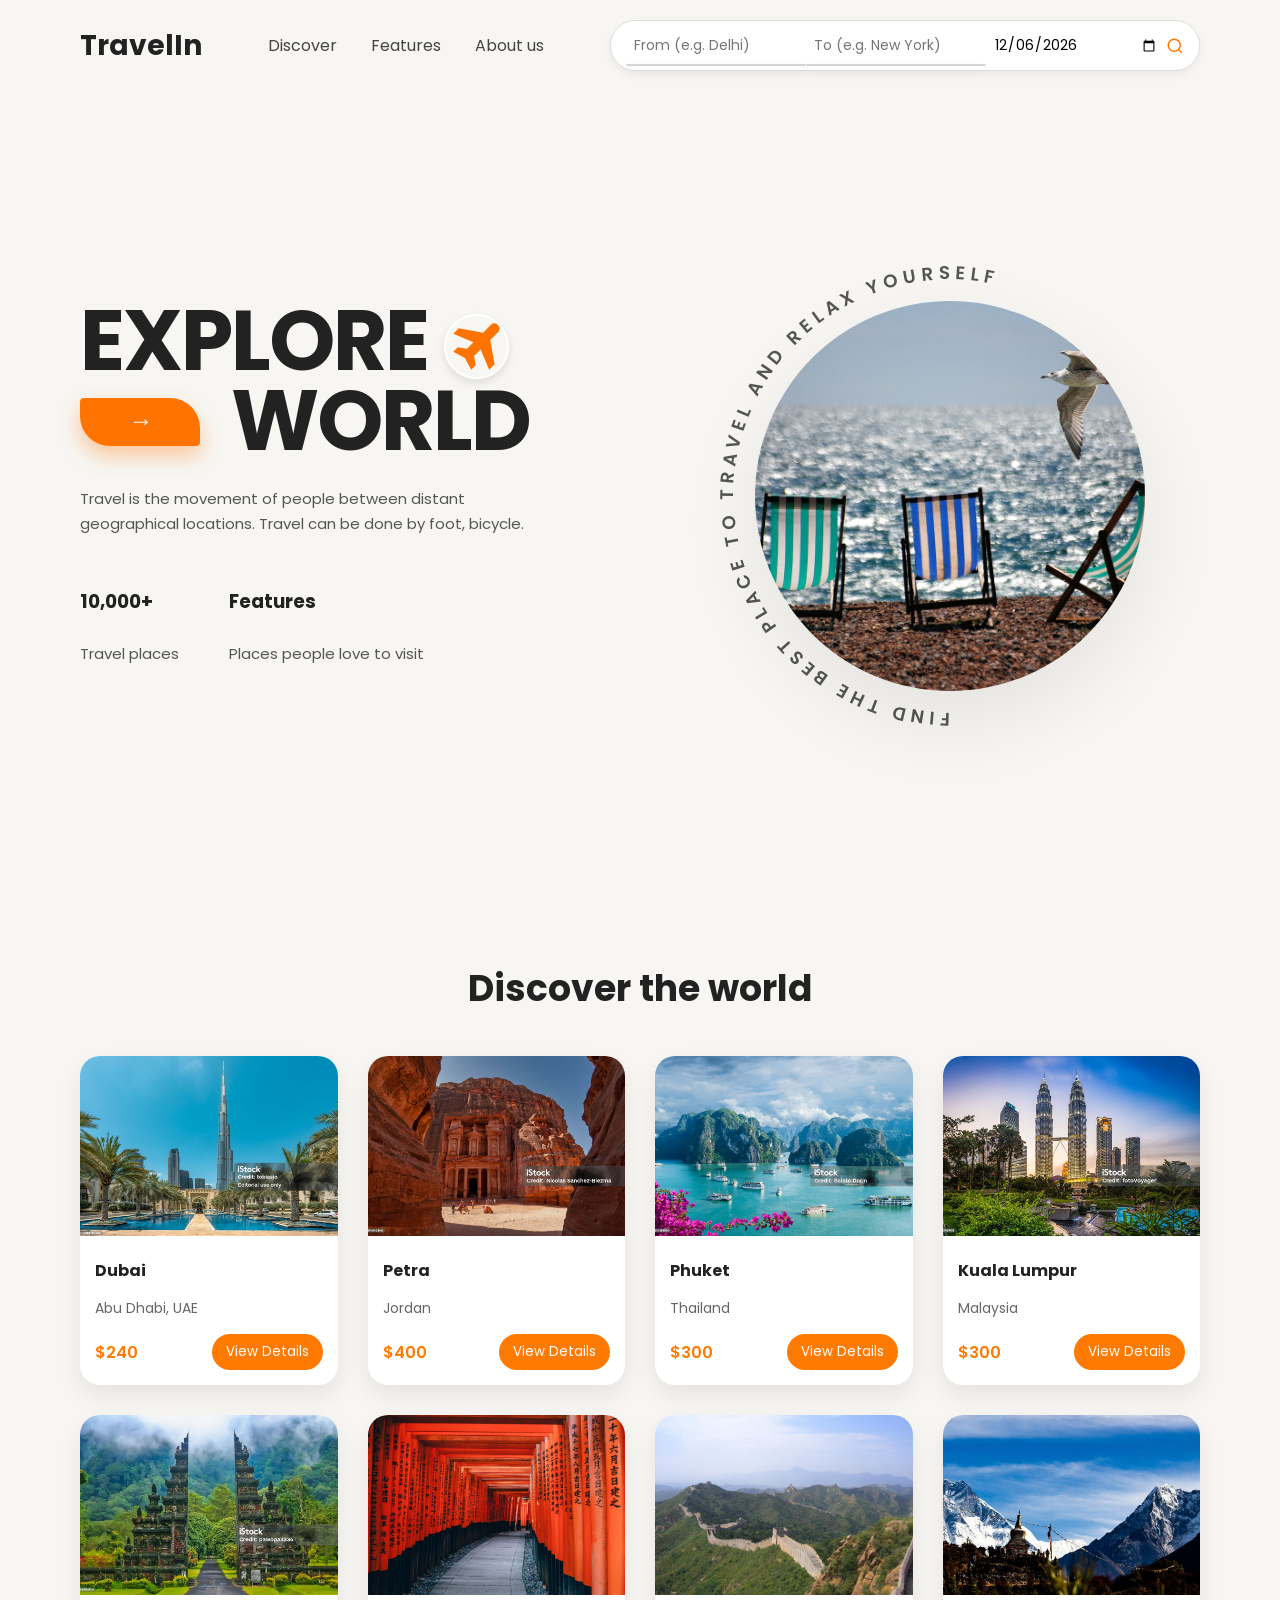
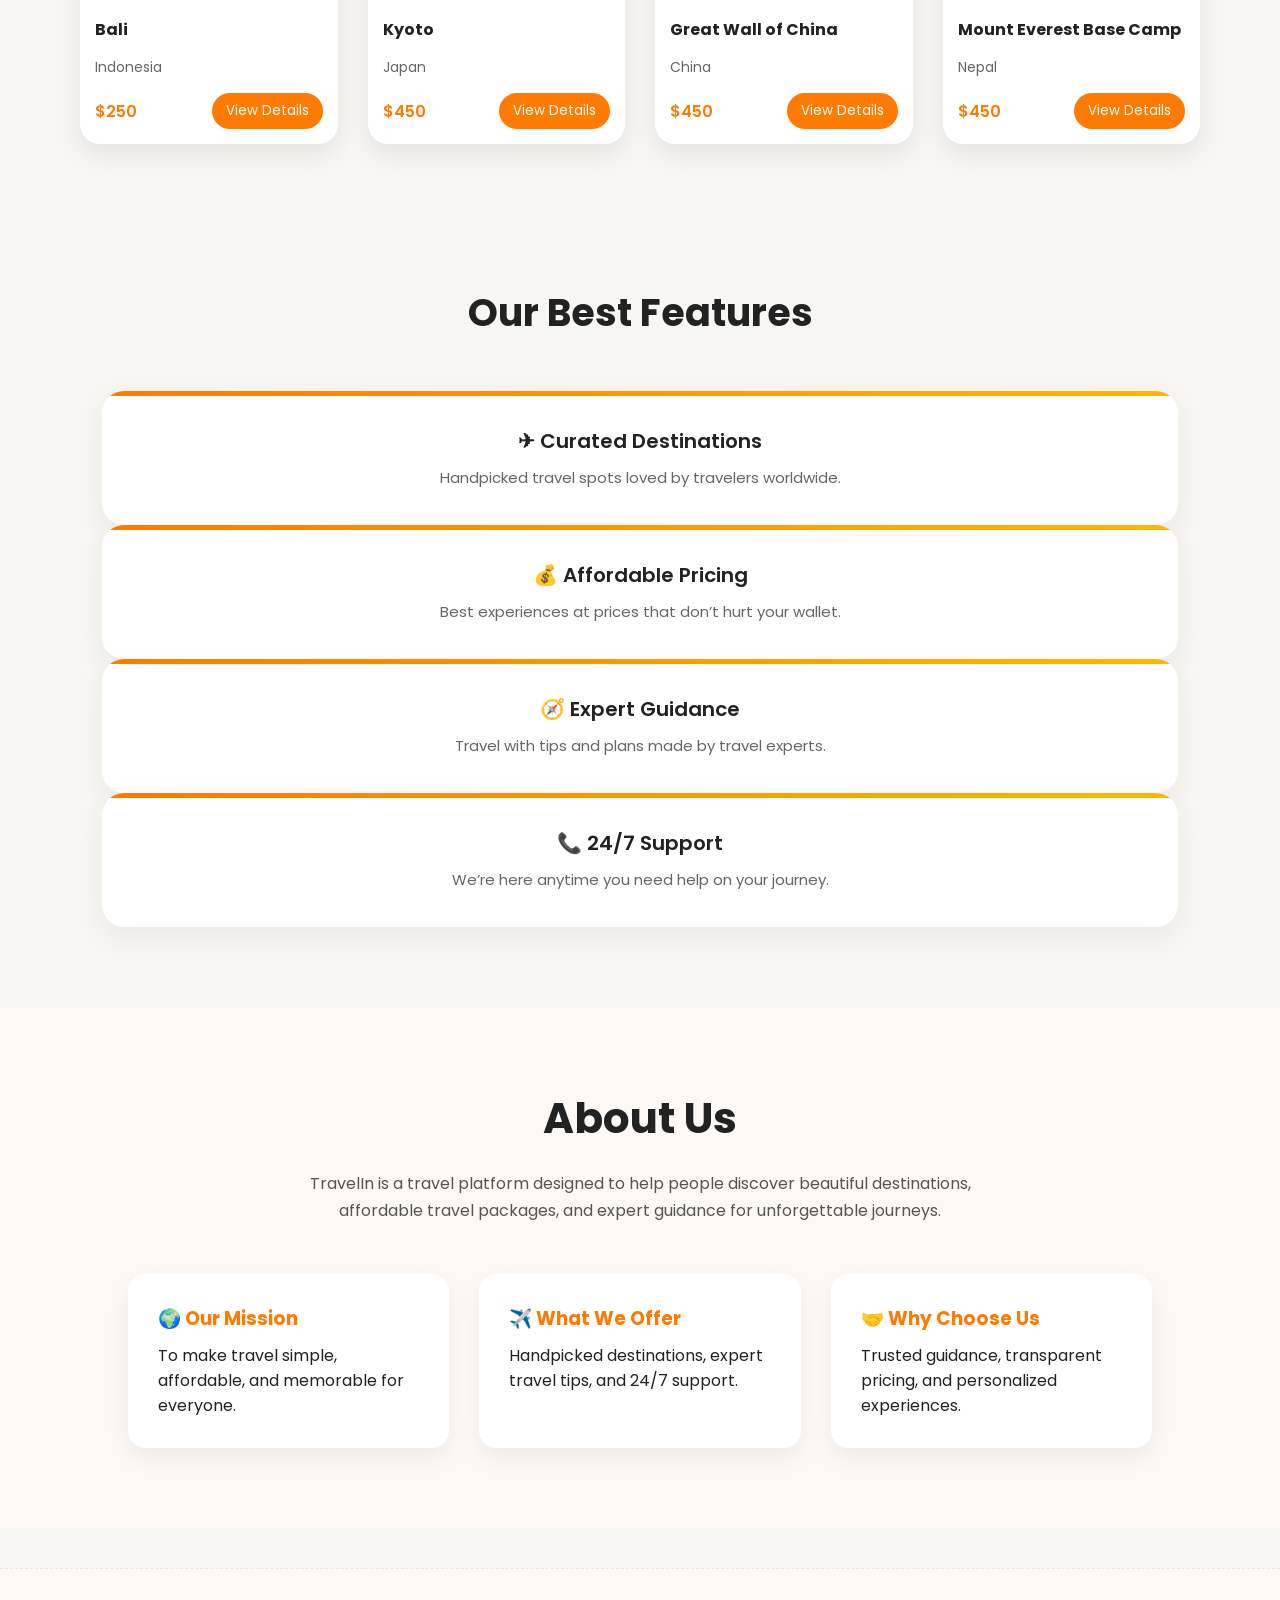
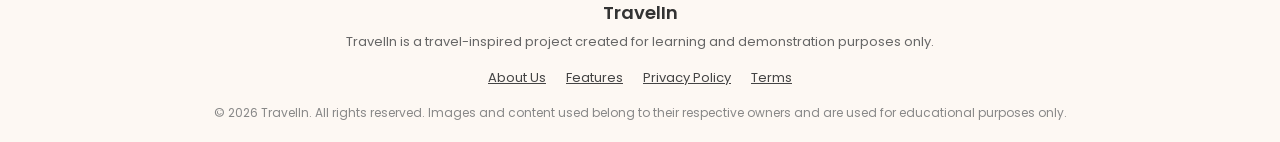
==== home.html @ 176348ec "Initial commit" ====
<!DOCTYPE html>
<html lang="en">

<head>
    <meta charset="UTF-8" />
    <meta name="viewport" content="width=device-width, initial-scale=1.0" />
    <title>TravelIn | Explore World</title>
    <link rel="icon" type="image/x-icon" href="traveliniconplane.svg">
    <link rel="stylesheet" href="home.css" />
    <link href="https://fonts.googleapis.com/css2?family=Poppins:wght@300;400;600;700&display=swap" rel="stylesheet">
</head>

<body>

    <!-- Navbar -->
    <header class="navbar">
        <div class="logo">TravelIn</div>
        <nav>
            <a href="#discover-section">Discover</a>
            <a href="#features">Features</a>
            <a href="#about-us">About us</a>
        </nav>
        <div class="search-container">
            <div class="input-wrapper">
                <input type="text" id="originInput" placeholder="From (e.g. Delhi)" class="search-input"
                    autocomplete="off">
                <div id="origin-results" class="autocomplete-items"></div>
            </div>

            <div class="input-wrapper">
                <input type="text" id="destInput" placeholder="To (e.g. New York)" class="search-input"
                    autocomplete="off">
                <div id="dest-results" class="autocomplete-items"></div>
            </div>

            <input type="date" id="dateInput" class="search-input">
            <!-- <button class="search-btn" onclick="handleSearch()">Search</button> -->

             <button class="search-btn" onclick="handleSearch()">
                <svg width="18" height="18" viewBox="0 0 24 24" fill="none" stroke="currentColor" stroke-width="2">
                    <circle cx="11" cy="11" r="8"></circle>
                    <line x1="21" y1="21" x2="16.65" y2="16.65"></line>
                </svg>
            </button>
        </div>
    </header>

    <!-- Hero Section -->

    <section class="hero">

        <!-- LEFT SIDE TEXT -->
        <div class="hero-text">
            <h1>
                EXPLORE
                <span class="inline-elements">
                    <img src="traveliniconplane.svg" class="mini-round" alt="img1">
                </span>
                <br>
                <span>
                    <a href="#discover-section" class="exact-shape-button">
                        <span class="arrow">&rarr;</span>
                    </a>
                    WORLD</span>
            </h1>

            <div class="text-line">
                <span class="decorated"></span>
                <p>
                    Travel is the movement of people between distant geographical locations.
                    Travel can be done by foot, bicycle.
                </p>
            </div>

            <div class="stats">
                <div>
                    <h3>10,000+</h3>
                    <p>Travel places</p>
                </div>
                <div>
                    <h3>Features</h3>
                    <p>Places people love to visit</p>
                </div>
            </div>
        </div>


        <div class="hero-circle">
            <div class="circle-clip">
                <div class="circle-container">

                    <svg viewBox="0 0 300 300" class="circle-svg">
                        <defs>
                            <path id="circlePath" d="
              M 150,150
              m -130,0
              a 130,130 0 1,1 260,0
              a 130,130 0 1, 1 -260 , 0
            " />
                        </defs>
                        <text>
                            <textPath href="#circlePath">
                                FIND THE BEST PLACE TO TRAVEL AND RELAX YOURSELF
                            </textPath>
                        </text>
                    </svg>

                    <div class="circle-image">
                        <img src="deckchairs-355596_1280.jpeg" alt="deckchairs">
                    </div>

                </div>
            </div>
        </div>

    </section>

    <!-- Discover Section -->
    <section class="discover" id="discover-section">
        <h2>Discover the world</h2>

        <div class="cards">
            <!-- Card 1 -->
            <div class="card">
                <img src="istockphoto-2168760082-1024x1024.jpeg">
                <h4>Dubai </h4>
                <p>Abu Dhabi, UAE </p>
                <div class="card-footer">
                    <span>$240</span>
                    <button>View Details</button>
                </div>
            </div>

            <!-- Card 2 -->
            <div class="card">
                <img src="petra jordan.jpeg">
                <h4>Petra</h4>
                <p>Jordan</p>
                <div class="card-footer">
                    <span>$400</span>
                    <button>View Details</button>
                </div>
            </div>

            <!-- Card 3 -->
            <div class="card">
                <img src="Vietnam.jpeg">
                <h4>Phuket</h4>
                <p>Thailand</p>
                <div class="card-footer">
                    <span>$300</span>
                    <button>View Details</button>
                </div>
            </div>

            <!-- Card 4 -->
            <div class="card">
                <img src="Malaysia.jpeg">
                <h4>Kuala Lumpur</h4>
                <p>Malaysia</p>
                <div class="card-footer">
                    <span>$300</span>
                    <button>View Details</button>
                </div>
            </div>

            <!-- Card 5 -->
            <div class="card">
                <img src="indonesia.jpeg">
                <h4>Bali</h4>
                <p>Indonesia</p>
                <div class="card-footer">
                    <span>$250</span>
                    <button>View Details</button>
                </div>
            </div>

            <!-- Card 6 -->
            <div class="card">
                <img src="japan.jpeg">
                <h4>Kyoto</h4>
                <p>Japan</p>
                <div class="card-footer">
                    <span>$450</span>
                    <button>View Details</button>
                </div>
            </div>

            <!-- Card 7 -->
            <div class="card">
                <img src="great-wall-of-china-814143_1280.jpeg">
                <h4>Great Wall of China</h4>
                <p>China</p>
                <div class="card-footer">
                    <span>$450</span>
                    <button>View Details</button>
                </div>
            </div>

            <!-- Card 6 -->
            <div class="card">
                <img src="mount-everest-6395758_1280.jpeg">
                <h4>Mount Everest Base Camp</h4>
                <p>Nepal</p>
                <div class="card-footer">
                    <span>$450</span>
                    <button>View Details</button>
                </div>
            </div>
    </section>

    <section>

        <section class="features" id="features">
            <center>
                <h2>Our Best Features</h2>
            </center>

            <div class="features-grid">
                <div class="feature-card">
                    <h3>✈ Curated Destinations</h3>
                    <p>Handpicked travel spots loved by travelers worldwide.</p>
                </div>

                <div class="feature-card">
                    <h3>💰 Affordable Pricing</h3>
                    <p>Best experiences at prices that don’t hurt your wallet.</p>
                </div>

                <div class="feature-card">
                    <h3>🧭 Expert Guidance</h3>
                    <p>Travel with tips and plans made by travel experts.</p>
                </div>

                <div class="feature-card">
                    <h3>📞 24/7 Support</h3>
                    <p>We’re here anytime you need help on your journey.</p>
                </div>
            </div>
        </section>

        <!-- About Section -->
        <section class="about" id="about-us">
            <h1>About Us</h1>

            <p class="about-text">
                TravelIn is a travel platform designed to help people discover
                beautiful destinations, affordable travel packages, and expert guidance
                for unforgettable journeys.
            </p>

            <div class="about-cards">
                <div class="about-card">
                    <h3>🌍 Our Mission</h3>
                    <p>
                        To make travel simple, affordable, and memorable for everyone.
                    </p>
                </div>

                <div class="about-card">
                    <h3>✈️ What We Offer</h3>
                    <p>
                        Handpicked destinations, expert travel tips, and 24/7 support.
                    </p>
                </div>

                <div class="about-card">
                    <h3>🤝 Why Choose Us</h3>
                    <p>
                        Trusted guidance, transparent pricing, and personalized experiences.
                    </p>
                </div>
            </div>
        </section>

        <footer class="footer">
            <div class="footer-content">
                <h3>TravelIn</h3>

                <p class="footer-desc">
                    TravelIn is a travel-inspired project created for learning and
                    demonstration purposes only.
                </p>

                <div class="footer-links">
                    <a href="#about-us">About Us</a>
                    <a href="#features">Features</a>
                    <a href="#">Privacy Policy</a>
                    <a href="#">Terms</a>
                </div>

                <p class="footer-disclaimer">
                    © 2026 TravelIn. All rights reserved.
                    Images and content used belong to their respective owners and are used for
                    educational purposes only.
                </p>
            </div>
        </footer>
    </section>
    <script src="search.js"></script>
</body>

</html>
---- home.css ----
html {
  scroll-behavior: smooth;
}*
 {
  margin: 0;
  padding: 0;
  box-sizing: border-box;
  font-family: 'Poppins', sans-serif;
}

body {
  background: #f8f6f2;
  color: #222;
  /* Hide horizontal scrollbar */
    overflow-x: hidden;
}


/* ================= NAVBAR ================= */

.navbar {
  display: flex;
  justify-content: space-between;
  align-items: center;
  padding: 20px 80px;
}

.navbar nav a {
  margin: 0 15px;
  text-decoration: none;
  color: #444;
}

.logo {
  font-weight: 700;
  font-size: 28px;
}

.btn {
  padding: 10px 20px;
  border-radius: 25px;
  border: none;
  background: #111;
  color: #fff;
  cursor: pointer;
}
.search-container {
  display: flex;
  align-items: center;
  background: #fff;
  border: 1px solid #ddd;
  border-radius: 25px;
  padding: 5px 15px;
  box-shadow: 0 4px 10px rgba(0,0,0,0.05);
}

.search-input {
  border: none;
  outline: none;
  padding: 8px;
  font-size: 14px;
  width: 180px; /* Adjust width as needed */
  background: transparent;
}

.search-btn {
  background: none;
  border: none;
  cursor: pointer;
  color: #ff7a00; /* Matching your theme orange */
  display: flex;
  align-items: center;
  transition: transform 0.2s;
}

.search-btn:hover {
  transform: scale(1.1);
}

.input-wrapper {
    position: relative;
    display: inline-block;
}

.autocomplete-items {
    position: absolute;
    border: 1px solid #d4d4d4;
    background: #fff;
    z-index: 9999 !important; /* Forces it to stay on top of everything */
    top: 100%;
    left: 0;
    right: 0;
    border-radius: 8px;
    max-height: 200px;
    overflow-y: auto;
    box-shadow: 0 4px 12px rgba(0,0,0,0.1);
}

.autocomplete-items div {
    padding: 10px;
    cursor: pointer;
    border-bottom: 1px solid #f1f1f1;
}

.autocomplete-items div:hover {
    background-color: #fdfaf7;
    color: #FF7F00;
}

/* Container for the image and button inside the H1 */
.inline-elements {
  display: inline-flex;
  align-items: center;
  gap: 10px; /* Space between the round image and the orange button */
  vertical-align: middle;
}

/* The Orange Pill Button */
 .exact-shape-button {
  display: inline-flex;
  align-items: center;
  justify-content: center;
  
  /* Size and Color */
  width: 90px;
  height: 46px;
  background-color: #FF7300;
  text-decoration: none;
  border: none;

  /* STRETCHED DIMENSIONS */
  width: 120px;       /* Increased from 90px to 120px for the stretch */
  height: 48px;      /* Slightly taller to match the bold font */
  background-color: #FF7300;
  text-decoration: none;

  /* THE ALIGNMENT FIX */
  vertical-align: middle; 
  position: relative;
  top: -4px; /* Adjust this value (e.g., -2px to -6px) to nudge it up perfectly */
  margin-right: 15px;
  
  /* THE EXACT LEAF SHAPE */
  /* Format: top-left | top-right | bottom-right | bottom-left */
  border-radius: 4px 30px 4px 30px; 

  /* The Shadow/Glow */
  box-shadow: 0px 10px 20px rgba(255, 115, 0, 0.35);
  
  transition: all 0.2s ease;
}

.exact-shape-button:hover {
  transform: translateY(-2px);
  box-shadow: 0px 12px 25px rgba(255, 115, 0, 0.5);
}

.exact-shape-button .arrow {
  color: white;
  font-size: 24px;
  /* Visual nudge to center the arrow in this specific shape */
  transform: translateY(-1px);
}

/* Layout Fix for Paragraph and Shapes */


/* ================= HERO SECTION ================= */

.hero {
  display: flex;
  justify-content: space-between;
  align-items: center;
  padding: 60px 80px;
  min-height: 90vh;
  background: #f7f6f2;
}

/* LEFT TEXT */
.hero-text {
  width: 45%;
}

.hero-text h1 {
  font-size: 84px;
  line-height: 0.95;
  font-weight: 700;
  letter-spacing: -2px;
}

.hero-text span {
  font-weight: 700;
}

.hero-text p {
  margin: 25px 0;
  max-width: 450px;
  font-size: 15px;
  line-height: 1.7;
  color: #555;
}

.stats {
  display: flex;
  gap: 50px;
  margin-top: 50px;
}


/* Container jo images ko text ke sath ek hi line mein rakhega */
.inline-images {
  display: inline-flex;
  align-items: center;
  gap: 10px;
  vertical-align: middle; /* Isse text aur images ka center match hoga */
  margin-left: 15px;
}

/* Choti round image ke liye */
.mini-round{
  width: 65px;
  height: 65px;
  border-radius: 50%;
  object-fit: cover;
  border: 2px solid #fff;
  box-shadow: 0 4px 10px rgba(0,0,0,0.1);
}

/* Video demo wala chota rotating circle */
.video-circle-mini {
  width: 65px;
  height: 65px;
  border-radius: 50%;
  background: #fff;
  display: flex;
  justify-content: center;
  align-items: center;
  border: 1px dashed #bbb;
  position: relative;
  cursor: pointer;
}

.play-icon {
  font-size: 14px;
  color: #ff7a00;
}

/* RIGHT CIRCLE */
.hero-circle {
  width: 55%;
  display: flex;
  justify-content: flex-end;
  align-items: center;
}

/* ================= CIRCLE ================= */

.circle-container {
  position: relative;
  width: 500px;
  height: 500px;
} 

/* ROTATING TEXT */
 .circle-svg {
  position: absolute;
  inset: 0;
  width: 100%;
  height: 100%;
  z-index: 1;
  animation: rotateText 20s linear infinite;
  transform: rotate(-90deg);
} 

.circle-svg text {
  font-size: 11px;
  font-weight: 600;
  letter-spacing: 3px;
  text-transform: uppercase;
  fill: #555;
}

/* CENTER IMAGE */
.circle-image {
  position: absolute;
  inset: 55px;
  border-radius: 50%;
  overflow: hidden;
  z-index: 2;
  box-shadow: 0 30px 80px rgba(0,0,0,0.08);
}

.circle-image img {
  width: 100%;
  height: 100%;
  object-fit: cover;
} 

/* ================= DISCOVER SECTION ================= */

.discover {
  padding: 60px 80px;
}

.discover h2 {
  text-align: center;
  font-size: 36px;
  margin-bottom: 40px;
}

.cards {
  display: grid;
  grid-template-columns: repeat(auto-fit, minmax(250px, 1fr));
  gap: 30px;
}

.card {
  background: #fff;
  border-radius: 20px;
  overflow: hidden;
  box-shadow: 0 10px 25px rgba(0,0,0,0.08);
}

.card img {
  width: 100%;
  height: 180px;
  object-fit: cover;
}

.card h4 {
  margin: 15px;
}

.card p {
  margin: 0 15px;
  font-size: 14px;
  color: #666;
}

.card-footer {
  display: flex;
  justify-content: space-between;
  align-items: center;
  padding: 15px;
}

.card-footer span {
  font-weight: 600;
  color: #ff7a00;
}

.card-footer button {
  padding: 8px 14px;
  border-radius: 20px;
  border: none;
  background: #ff7a00;
  color: #fff;
  cursor: pointer;
}



.features {
  padding: 80px 8%;
  background: #f8f6f2;
  text-align: center;
}

.features h2 {
  font-size: 38px;
  font-weight: 700;
  margin-bottom: 50px;
  color: #222;
}

.feature-box {
  display: grid;
  grid-template-columns: repeat(auto-fit, minmax(250px, 1fr));
  gap: 30px;
}

/* ===== Feature Card ===== */
.feature-card {
  background: #fff;
  padding: 35px 28px;
  border-radius: 22px;
  position: relative;
  box-shadow: 0 10px 30px rgba(0,0,0,0.06);
  transition: all 0.35s ease;
  overflow: hidden;
}

/* Orange top accent */
.feature-card::before {
  content: "";
  position: absolute;
  top: 0;
  left: 0;
  height: 5px;
  width: 100%;
  background: linear-gradient(90deg, #ff7a00, #ffb703);
}

/* Hover effect */
.feature-card:hover {
  transform: translateY(-10px);
  box-shadow: 0 18px 40px rgba(255,122,0,0.25);
}

/* Icon styling */
.feature-card span {
  display: inline-flex;
  align-items: center;
  justify-content: center;
  width: 55px;
  height: 55px;
  border-radius: 50%;
  background: linear-gradient(135deg, #ff7a00, #ffb703);
  font-size: 24px;
  color: #fff;
  margin-bottom: 18px;
}

.feature-card h3 {
  font-size: 20px;
  font-weight: 600;
  margin-bottom: 10px;
  color: #222;
}

.feature-card p {
  font-size: 15px;
  line-height: 1.6;
  color: #666;
}

.about {
  padding: 80px 10%;
  background: #fdf8f3;
}

.about h1 {
  text-align: center;
  font-size: 42px;
  margin-bottom: 20px;
}

.about-text {
  text-align: center;
  max-width: 700px;
  margin: 0 auto 50px;
  color: #555;
  line-height: 1.7;
}

.about-cards {
  display: grid;
  grid-template-columns: repeat(auto-fit, minmax(250px, 1fr));
  gap: 30px;
}

.about-card {
  background: white;
  padding: 30px;
  border-radius: 18px;
  box-shadow: 0 10px 25px rgba(0,0,0,0.06);
  transition: 0.3s;
}

.about-card:hover {
  transform: translateY(-6px);
  box-shadow: 0 15px 35px rgba(255, 122, 0, 0.2);
}

.about-card h3 {
  margin-bottom: 10px;
  color: #ff7a00;
}

.footer {
  background: #fdf8f3; /* SAME as page bg */
  padding: 30px 80px 20px;
  margin-top: 40px;   /* kam gap */
  border-top: 1px dashed rgba(0,0,0,0.08); /* subtle divider */
}


.footer-content {
  text-align: center;
}

.footer h3 {
  font-size: 18px;
  font-weight: 600;
  color: #333;
  margin-bottom: 6px;
}


.footer-desc {
  font-size: 13px;
  color: #666;
  margin-bottom: 12px;
}


.footer-links {
  margin-bottom: 15px;
}

.footer-links a {
  font-size: 13px;
  color: #444;
  margin: 0 8px;
}

.footer-links a:hover {
  color: #ff7a00;
}

.footer-disclaimer {
  font-size: 12px;
  color: #888;
  margin-top: 10px;
}


/* ================= ANIMATION ================= */

  @keyframes rotateText {
  from {
    transform: rotate(0deg);
  }
  to {
    transform: rotate(360deg);
  }
}  


/* .features {
  padding: 100px 8%;
  background: #faf7f2;
}

.features h2 {
  font-size: 36px;
  margin-bottom: 40px;
}

.features-grid {
  display: grid;
  grid-template-columns: repeat(4, 1fr);
  gap: 30px;
}

.feature-card {
  background: white;
  padding: 30px;
  border-radius: 20px;
  transition: 0.3s;
}

.feature-card:hover {
  transform: translateY(-8px);
} */
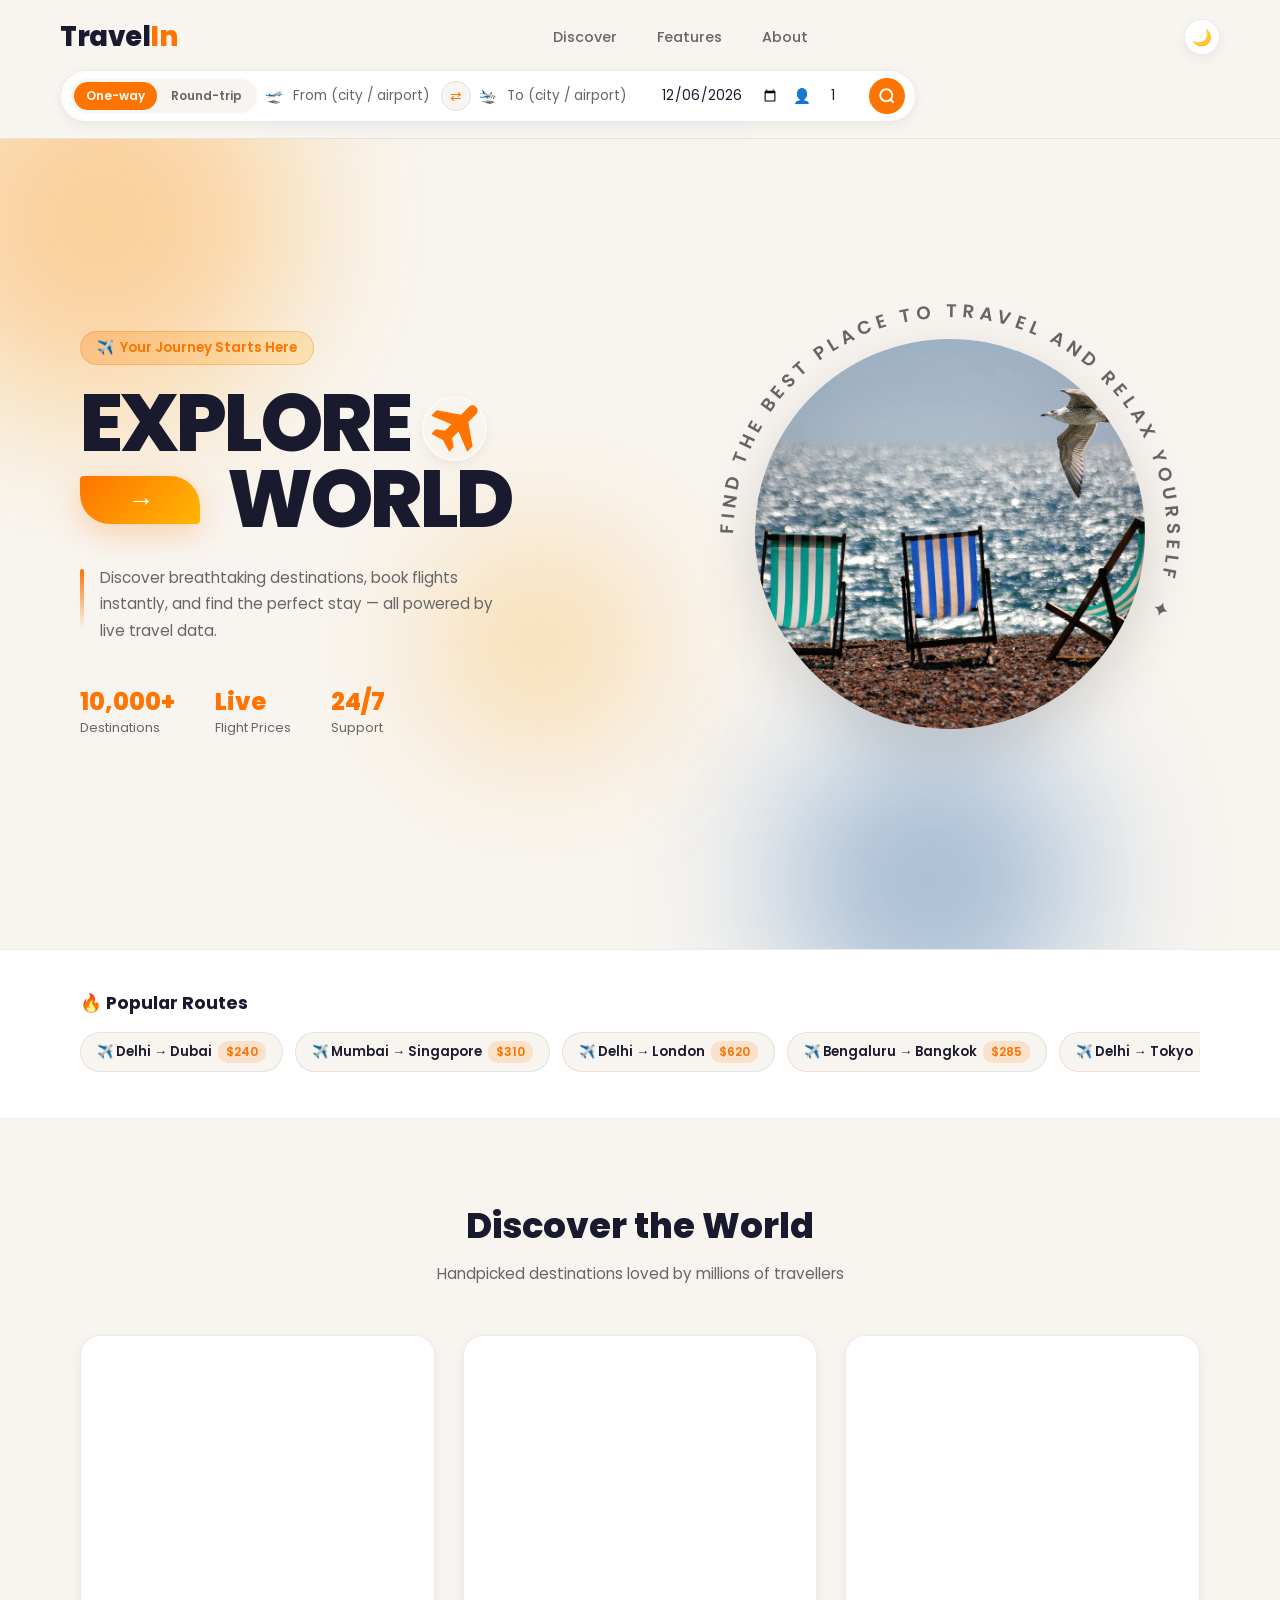
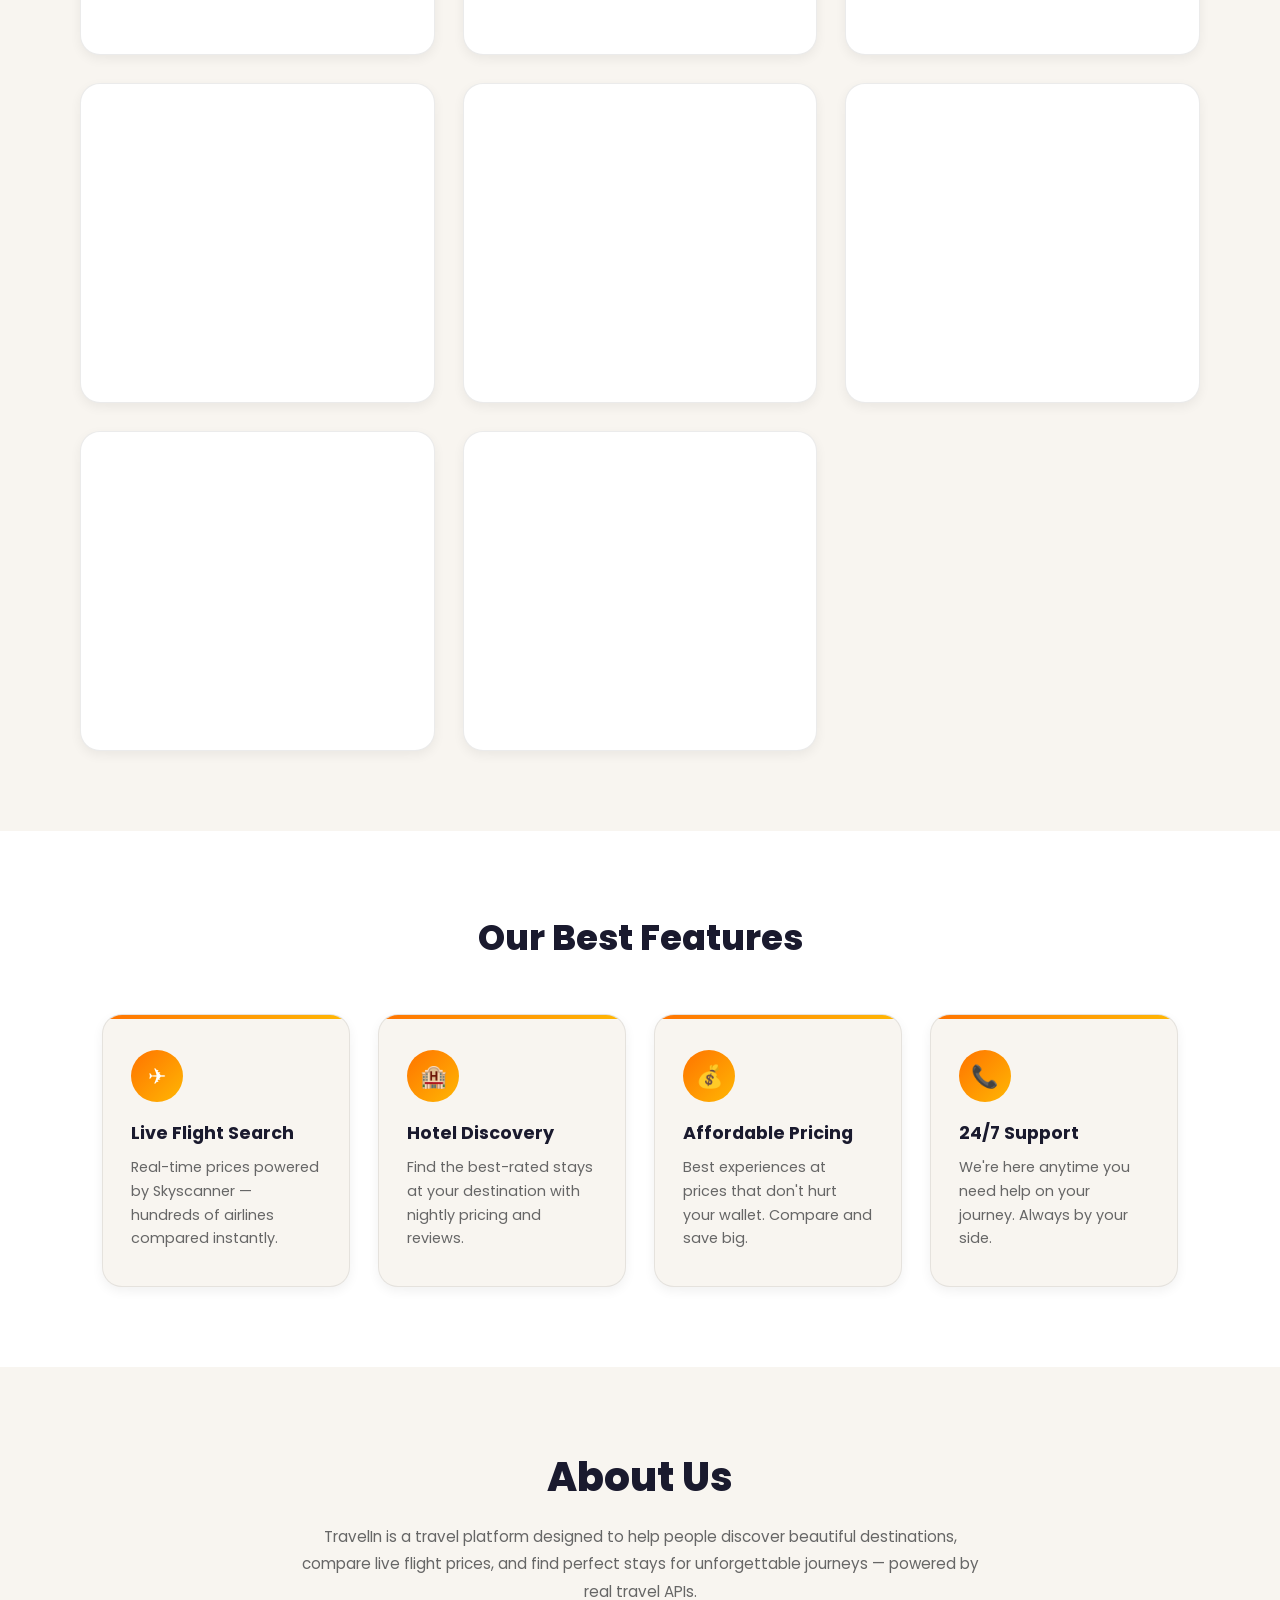
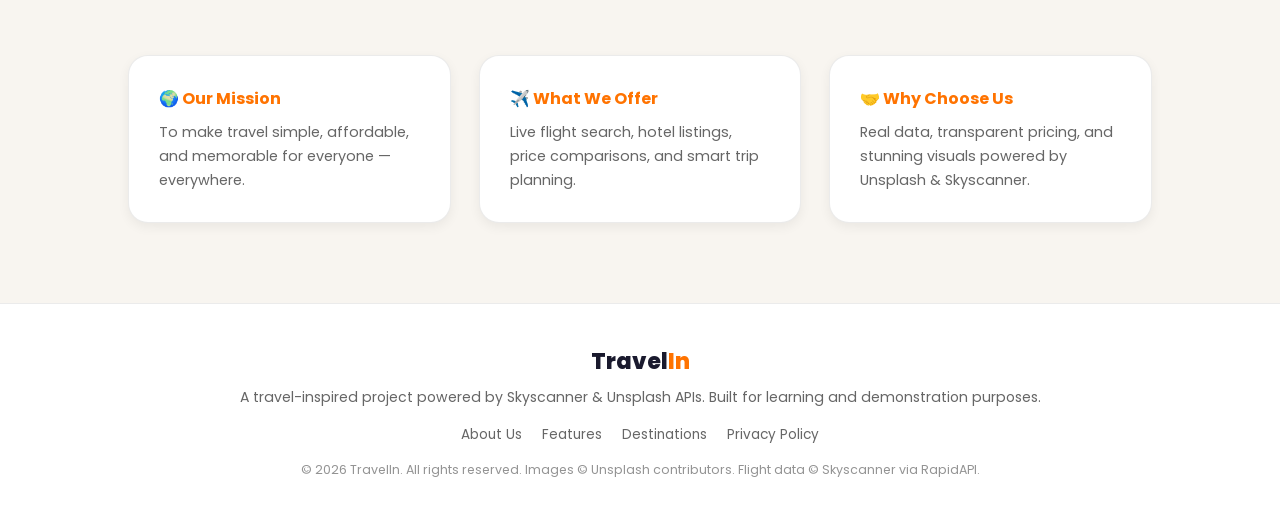
==== commit 74a85f87: "adding new file and api correcction" ====
--- a/home.html
+++ b/home.html
@@ -4,40 +4,74 @@
 <head>
     <meta charset="UTF-8" />
     <meta name="viewport" content="width=device-width, initial-scale=1.0" />
-    <title>TravelIn | Explore World</title>
+    <title>TravelIn | Explore the World</title>
+    <meta name="description" content="Discover the world with TravelIn. Search flights, find hotels and plan your perfect trip — all in one place." />
     <link rel="icon" type="image/x-icon" href="traveliniconplane.svg">
     <link rel="stylesheet" href="home.css" />
-    <link href="https://fonts.googleapis.com/css2?family=Poppins:wght@300;400;600;700&display=swap" rel="stylesheet">
+    <link href="https://fonts.googleapis.com/css2?family=Poppins:ital,wght@0,300;0,400;0,600;0,700;0,800;1,400&display=swap" rel="stylesheet">
 </head>
 
 <body>
 
-    <!-- Navbar -->
-    <header class="navbar">
-        <div class="logo">TravelIn</div>
-        <nav>
+    <!-- ────────── NAVBAR ────────── -->
+    <header class="navbar" id="navbar">
+        <div class="logo">Travel<span class="logo-accent">In</span></div>
+        <nav class="nav-links">
             <a href="#discover-section">Discover</a>
             <a href="#features">Features</a>
-            <a href="#about-us">About us</a>
+            <a href="#about-us">About</a>
         </nav>
-        <div class="search-container">
+
+        <!-- Theme Toggle -->
+        <button class="theme-toggle" id="theme-toggle" onclick="toggleTheme()" aria-label="Toggle dark/light mode" title="Toggle theme">
+            <span id="theme-icon">🌙</span>
+        </button>
+
+        <!-- Search Bar -->
+        <div class="search-container" id="search-container">
+
+            <!-- Trip type toggle -->
+            <div class="trip-toggle">
+                <button class="trip-btn active" id="btn-oneway" onclick="setTripType('one-way')">One-way</button>
+                <button class="trip-btn" id="btn-round" onclick="setTripType('round-trip')">Round-trip</button>
+            </div>
+
+            <!-- Origin -->
             <div class="input-wrapper">
-                <input type="text" id="originInput" placeholder="From (e.g. Delhi)" class="search-input"
-                    autocomplete="off">
+                <span class="input-icon">🛫</span>
+                <input type="text" id="originInput" placeholder="From (city / airport)" class="search-input" autocomplete="off">
                 <div id="origin-results" class="autocomplete-items"></div>
             </div>
 
+            <!-- Swap Button -->
+            <button class="swap-btn" onclick="swapLocations()" title="Swap origin & destination">⇄</button>
+
+            <!-- Destination -->
             <div class="input-wrapper">
-                <input type="text" id="destInput" placeholder="To (e.g. New York)" class="search-input"
-                    autocomplete="off">
+                <span class="input-icon">🛬</span>
+                <input type="text" id="destInput" placeholder="To (city / airport)" class="search-input" autocomplete="off">
                 <div id="dest-results" class="autocomplete-items"></div>
             </div>
 
-            <input type="date" id="dateInput" class="search-input">
-            <!-- <button class="search-btn" onclick="handleSearch()">Search</button> -->
-
-             <button class="search-btn" onclick="handleSearch()">
-                <svg width="18" height="18" viewBox="0 0 24 24" fill="none" stroke="currentColor" stroke-width="2">
+            <!-- Depart Date -->
+            <div class="date-group">
+                <input type="date" id="dateInput" class="search-input date-input" aria-label="Departure date">
+            </div>
+
+            <!-- Return Date (round-trip only) -->
+            <div class="date-group return-date-group" id="returnDateGroup" style="display:none;">
+                <input type="date" id="returnDateInput" class="search-input date-input" aria-label="Return date">
+            </div>
+
+            <!-- Passengers -->
+            <div class="passengers-wrapper">
+                <span class="input-icon">👤</span>
+                <input type="number" id="passengersInput" class="search-input passengers-input" value="1" min="1" max="9" aria-label="Passengers">
+            </div>
+
+            <!-- Search Button -->
+            <button class="search-btn" onclick="handleSearch()" aria-label="Search flights">
+                <svg width="18" height="18" viewBox="0 0 24 24" fill="none" stroke="currentColor" stroke-width="2.5">
                     <circle cx="11" cy="11" r="8"></circle>
                     <line x1="21" y1="21" x2="16.65" y2="16.65"></line>
                 </svg>
@@ -45,50 +79,56 @@
         </div>
     </header>
 
-    <!-- Hero Section -->
-
+    <!-- ────────── HERO ────────── -->
     <section class="hero">
-
-        <!-- LEFT SIDE TEXT -->
+        <!-- Floating orbs -->
+        <div class="orb orb-1"></div>
+        <div class="orb orb-2"></div>
+        <div class="orb orb-3"></div>
+
         <div class="hero-text">
+            <p class="hero-badge">✈️ &nbsp;Your Journey Starts Here</p>
             <h1>
                 EXPLORE
                 <span class="inline-elements">
-                    <img src="traveliniconplane.svg" class="mini-round" alt="img1">
+                    <img src="traveliniconplane.svg" class="mini-round" alt="plane icon">
                 </span>
                 <br>
                 <span>
                     <a href="#discover-section" class="exact-shape-button">
                         <span class="arrow">&rarr;</span>
                     </a>
-                    WORLD</span>
+                    WORLD
+                </span>
             </h1>
 
             <div class="text-line">
                 <span class="decorated"></span>
                 <p>
-                    Travel is the movement of people between distant geographical locations.
-                    Travel can be done by foot, bicycle.
+                    Discover breathtaking destinations, book flights instantly,
+                    and find the perfect stay — all powered by live travel data.
                 </p>
             </div>
 
             <div class="stats">
-                <div>
+                <div class="stat-item">
                     <h3>10,000+</h3>
-                    <p>Travel places</p>
-                </div>
-                <div>
-                    <h3>Features</h3>
-                    <p>Places people love to visit</p>
-                </div>
-            </div>
-        </div>
-
+                    <p>Destinations</p>
+                </div>
+                <div class="stat-item">
+                    <h3>Live</h3>
+                    <p>Flight Prices</p>
+                </div>
+                <div class="stat-item">
+                    <h3>24/7</h3>
+                    <p>Support</p>
+                </div>
+            </div>
+        </div>
 
         <div class="hero-circle">
             <div class="circle-clip">
                 <div class="circle-container">
-
                     <svg viewBox="0 0 300 300" class="circle-svg">
                         <defs>
                             <path id="circlePath" d="
@@ -100,204 +140,140 @@
                         </defs>
                         <text>
                             <textPath href="#circlePath">
-                                FIND THE BEST PLACE TO TRAVEL AND RELAX YOURSELF
+                                FIND THE BEST PLACE TO TRAVEL AND RELAX YOURSELF &nbsp;✦&nbsp;
                             </textPath>
                         </text>
                     </svg>
-
                     <div class="circle-image">
-                        <img src="deckchairs-355596_1280.jpeg" alt="deckchairs">
+                        <img src="deckchairs-355596_1280.jpeg" alt="tropical destination">
                     </div>
-
-                </div>
-            </div>
-        </div>
-
-    </section>
-
-    <!-- Discover Section -->
+                </div>
+            </div>
+        </div>
+    </section>
+
+    <!-- ────────── POPULAR ROUTES ────────── -->
+    <section class="popular-routes" id="popular-routes">
+        <h2>🔥 Popular Routes</h2>
+        <div class="routes-row" id="routes-row">
+            <!-- Filled by JS -->
+        </div>
+    </section>
+
+    <!-- ────────── DISCOVER SECTION ────────── -->
     <section class="discover" id="discover-section">
-        <h2>Discover the world</h2>
-
-        <div class="cards">
-            <!-- Card 1 -->
-            <div class="card">
-                <img src="istockphoto-2168760082-1024x1024.jpeg">
-                <h4>Dubai </h4>
-                <p>Abu Dhabi, UAE </p>
-                <div class="card-footer">
-                    <span>$240</span>
-                    <button>View Details</button>
-                </div>
-            </div>
-
-            <!-- Card 2 -->
-            <div class="card">
-                <img src="petra jordan.jpeg">
-                <h4>Petra</h4>
-                <p>Jordan</p>
-                <div class="card-footer">
-                    <span>$400</span>
-                    <button>View Details</button>
-                </div>
-            </div>
-
-            <!-- Card 3 -->
-            <div class="card">
-                <img src="Vietnam.jpeg">
-                <h4>Phuket</h4>
-                <p>Thailand</p>
-                <div class="card-footer">
-                    <span>$300</span>
-                    <button>View Details</button>
-                </div>
-            </div>
-
-            <!-- Card 4 -->
-            <div class="card">
-                <img src="Malaysia.jpeg">
-                <h4>Kuala Lumpur</h4>
-                <p>Malaysia</p>
-                <div class="card-footer">
-                    <span>$300</span>
-                    <button>View Details</button>
-                </div>
-            </div>
-
-            <!-- Card 5 -->
-            <div class="card">
-                <img src="indonesia.jpeg">
-                <h4>Bali</h4>
-                <p>Indonesia</p>
-                <div class="card-footer">
-                    <span>$250</span>
-                    <button>View Details</button>
-                </div>
-            </div>
-
-            <!-- Card 6 -->
-            <div class="card">
-                <img src="japan.jpeg">
-                <h4>Kyoto</h4>
-                <p>Japan</p>
-                <div class="card-footer">
-                    <span>$450</span>
-                    <button>View Details</button>
-                </div>
-            </div>
-
-            <!-- Card 7 -->
-            <div class="card">
-                <img src="great-wall-of-china-814143_1280.jpeg">
-                <h4>Great Wall of China</h4>
-                <p>China</p>
-                <div class="card-footer">
-                    <span>$450</span>
-                    <button>View Details</button>
-                </div>
-            </div>
-
-            <!-- Card 6 -->
-            <div class="card">
-                <img src="mount-everest-6395758_1280.jpeg">
-                <h4>Mount Everest Base Camp</h4>
-                <p>Nepal</p>
-                <div class="card-footer">
-                    <span>$450</span>
-                    <button>View Details</button>
-                </div>
-            </div>
-    </section>
-
-    <section>
-
-        <section class="features" id="features">
-            <center>
-                <h2>Our Best Features</h2>
-            </center>
-
-            <div class="features-grid">
-                <div class="feature-card">
-                    <h3>✈ Curated Destinations</h3>
-                    <p>Handpicked travel spots loved by travelers worldwide.</p>
-                </div>
-
-                <div class="feature-card">
-                    <h3>💰 Affordable Pricing</h3>
-                    <p>Best experiences at prices that don’t hurt your wallet.</p>
-                </div>
-
-                <div class="feature-card">
-                    <h3>🧭 Expert Guidance</h3>
-                    <p>Travel with tips and plans made by travel experts.</p>
-                </div>
-
-                <div class="feature-card">
-                    <h3>📞 24/7 Support</h3>
-                    <p>We’re here anytime you need help on your journey.</p>
-                </div>
-            </div>
-        </section>
-
-        <!-- About Section -->
-        <section class="about" id="about-us">
-            <h1>About Us</h1>
-
-            <p class="about-text">
-                TravelIn is a travel platform designed to help people discover
-                beautiful destinations, affordable travel packages, and expert guidance
-                for unforgettable journeys.
+        <h2>Discover the World</h2>
+        <p class="section-subtitle">Handpicked destinations loved by millions of travellers</p>
+
+        <div class="cards" id="discover-cards">
+            <!-- Cards filled by JS with live Unsplash photos -->
+            <div class="card skeleton-card"></div>
+            <div class="card skeleton-card"></div>
+            <div class="card skeleton-card"></div>
+            <div class="card skeleton-card"></div>
+            <div class="card skeleton-card"></div>
+            <div class="card skeleton-card"></div>
+            <div class="card skeleton-card"></div>
+            <div class="card skeleton-card"></div>
+        </div>
+    </section>
+
+    <!-- ────────── FEATURES ────────── -->
+    <section class="features" id="features">
+        <center><h2>Our Best Features</h2></center>
+        <div class="features-grid">
+            <div class="feature-card">
+                <span>✈</span>
+                <h3>Live Flight Search</h3>
+                <p>Real-time prices powered by Skyscanner — hundreds of airlines compared instantly.</p>
+            </div>
+            <div class="feature-card">
+                <span>🏨</span>
+                <h3>Hotel Discovery</h3>
+                <p>Find the best-rated stays at your destination with nightly pricing and reviews.</p>
+            </div>
+            <div class="feature-card">
+                <span>💰</span>
+                <h3>Affordable Pricing</h3>
+                <p>Best experiences at prices that don't hurt your wallet. Compare and save big.</p>
+            </div>
+            <div class="feature-card">
+                <span>📞</span>
+                <h3>24/7 Support</h3>
+                <p>We're here anytime you need help on your journey. Always by your side.</p>
+            </div>
+        </div>
+    </section>
+
+    <!-- ────────── ABOUT ────────── -->
+    <section class="about" id="about-us">
+        <h1>About Us</h1>
+        <p class="about-text">
+            TravelIn is a travel platform designed to help people discover
+            beautiful destinations, compare live flight prices, and find perfect stays
+            for unforgettable journeys — powered by real travel APIs.
+        </p>
+        <div class="about-cards">
+            <div class="about-card">
+                <h3>🌍 Our Mission</h3>
+                <p>To make travel simple, affordable, and memorable for everyone — everywhere.</p>
+            </div>
+            <div class="about-card">
+                <h3>✈️ What We Offer</h3>
+                <p>Live flight search, hotel listings, price comparisons, and smart trip planning.</p>
+            </div>
+            <div class="about-card">
+                <h3>🤝 Why Choose Us</h3>
+                <p>Real data, transparent pricing, and stunning visuals powered by Unsplash & Skyscanner.</p>
+            </div>
+        </div>
+    </section>
+
+    <!-- ────────── FOOTER ────────── -->
+    <footer class="footer">
+        <div class="footer-content">
+            <h3>Travel<span class="logo-accent">In</span></h3>
+            <p class="footer-desc">
+                A travel-inspired project powered by Skyscanner & Unsplash APIs.
+                Built for learning and demonstration purposes.
             </p>
-
-            <div class="about-cards">
-                <div class="about-card">
-                    <h3>🌍 Our Mission</h3>
-                    <p>
-                        To make travel simple, affordable, and memorable for everyone.
-                    </p>
-                </div>
-
-                <div class="about-card">
-                    <h3>✈️ What We Offer</h3>
-                    <p>
-                        Handpicked destinations, expert travel tips, and 24/7 support.
-                    </p>
-                </div>
-
-                <div class="about-card">
-                    <h3>🤝 Why Choose Us</h3>
-                    <p>
-                        Trusted guidance, transparent pricing, and personalized experiences.
-                    </p>
-                </div>
-            </div>
-        </section>
-
-        <footer class="footer">
-            <div class="footer-content">
-                <h3>TravelIn</h3>
-
-                <p class="footer-desc">
-                    TravelIn is a travel-inspired project created for learning and
-                    demonstration purposes only.
-                </p>
-
-                <div class="footer-links">
-                    <a href="#about-us">About Us</a>
-                    <a href="#features">Features</a>
-                    <a href="#">Privacy Policy</a>
-                    <a href="#">Terms</a>
-                </div>
-
-                <p class="footer-disclaimer">
-                    © 2026 TravelIn. All rights reserved.
-                    Images and content used belong to their respective owners and are used for
-                    educational purposes only.
-                </p>
-            </div>
-        </footer>
-    </section>
+            <div class="footer-links">
+                <a href="#about-us">About Us</a>
+                <a href="#features">Features</a>
+                <a href="#discover-section">Destinations</a>
+                <a href="#">Privacy Policy</a>
+            </div>
+            <p class="footer-disclaimer">
+                © 2026 TravelIn. All rights reserved.
+                Images © Unsplash contributors. Flight data © Skyscanner via RapidAPI.
+            </p>
+        </div>
+    </footer>
+
+    <script>
+      // ── Theme Toggle ──────────────────────────────────────────
+      (function initTheme() {
+        // 1. Check localStorage; 2. Fallback to system preference
+        const saved = localStorage.getItem("travelinTheme");
+        const prefersDark = window.matchMedia("(prefers-color-scheme: dark)").matches;
+        const theme = saved || (prefersDark ? "dark" : "light");
+        document.documentElement.setAttribute("data-theme", theme);
+        const icon = document.getElementById("theme-icon");
+        if (icon) icon.textContent = theme === "dark" ? "☀️" : "🌙";
+      })();
+
+      function toggleTheme() {
+        const html    = document.documentElement;
+        const current = html.getAttribute("data-theme") || "light";
+        const next    = current === "dark" ? "light" : "dark";
+        html.setAttribute("data-theme", next);
+        localStorage.setItem("travelinTheme", next);
+        const icon = document.getElementById("theme-icon");
+        if (icon) icon.textContent = next === "dark" ? "☀️" : "🌙";
+      }
+    </script>
+    <script src="config.js"></script>
     <script src="search.js"></script>
+
 </body>
-
 </html>
--- a/home.css
+++ b/home.css
@@ -1,565 +1,937 @@
-html {
-  scroll-behavior: smooth;
-}*
- {
+/* ═══════════════════════════════════════════════════════
+   TravelIn — Home Page CSS
+   Premium 2026 Design: Glassmorphism, Animated Hero, Dark Mode
+   ═══════════════════════════════════════════════════════ */
+
+/* ── Google Fonts + CSS Variables ── */
+@import url('https://fonts.googleapis.com/css2?family=Poppins:ital,wght@0,300;0,400;0,600;0,700;0,800;1,400&display=swap');
+
+:root {
+  --orange: #FF7300;
+  --orange-light: #ffb703;
+  --orange-glow: rgba(255, 115, 0, 0.25);
+  --navy: #003580;
+  --bg: #f8f5f0;
+  --surface: #ffffff;
+  --text: #1a1a2e;
+  --text-muted: #666;
+  --border: rgba(0,0,0,0.08);
+  --shadow-sm: 0 4px 12px rgba(0,0,0,0.06);
+  --shadow-md: 0 10px 30px rgba(0,0,0,0.10);
+  --shadow-lg: 0 20px 60px rgba(0,0,0,0.14);
+  --radius-sm: 12px;
+  --radius-md: 20px;
+  --radius-lg: 30px;
+  --transition: all 0.3s cubic-bezier(0.4, 0, 0.2, 1);
+}
+
+/* ── Dark Mode — system preference ── */
+@media (prefers-color-scheme: dark) {
+  :root {
+    --bg: #0f0f1a;
+    --surface: #1a1a2e;
+    --text: #f0f0f0;
+    --text-muted: #aaa;
+    --border: rgba(255,255,255,0.08);
+    --shadow-sm: 0 4px 12px rgba(0,0,0,0.3);
+    --shadow-md: 0 10px 30px rgba(0,0,0,0.4);
+  }
+}
+
+/* ── Manual dark/light overrides (overrule system preference) ── */
+[data-theme="dark"] {
+  --bg: #0f0f1a;
+  --surface: #1a1a2e;
+  --text: #f0f0f0;
+  --text-muted: #aaa;
+  --border: rgba(255,255,255,0.08);
+  --shadow-sm: 0 4px 12px rgba(0,0,0,0.3);
+  --shadow-md: 0 10px 30px rgba(0,0,0,0.4);
+}
+
+[data-theme="light"] {
+  --bg: #f8f5f0;
+  --surface: #ffffff;
+  --text: #1a1a2e;
+  --text-muted: #666;
+  --border: rgba(0,0,0,0.08);
+  --shadow-sm: 0 4px 12px rgba(0,0,0,0.06);
+  --shadow-md: 0 10px 30px rgba(0,0,0,0.10);
+}
+
+/* ── Theme Toggle Button ── */
+.theme-toggle {
+  background: var(--surface);
+  border: 1.5px solid var(--border);
+  border-radius: 50%;
+  width: 36px;
+  height: 36px;
+  display: flex;
+  align-items: center;
+  justify-content: center;
+  cursor: pointer;
+  font-size: 1rem;
+  transition: var(--transition);
+  flex-shrink: 0;
+  box-shadow: var(--shadow-sm);
+}
+
+.theme-toggle:hover {
+  transform: rotate(20deg) scale(1.1);
+  box-shadow: var(--shadow-md);
+}
+
+
+/* ── Reset ── */
+*, *::before, *::after {
   margin: 0;
   padding: 0;
   box-sizing: border-box;
+}
+
+html {
+  scroll-behavior: smooth;
+  font-size: 16px;
+}
+
+body {
   font-family: 'Poppins', sans-serif;
-}
-
-body {
-  background: #f8f6f2;
-  color: #222;
-  /* Hide horizontal scrollbar */
-    overflow-x: hidden;
-}
-
-
-/* ================= NAVBAR ================= */
+  background: var(--bg);
+  color: var(--text);
+  overflow-x: hidden;
+}
+
+/* ═══════════════════════════════════════════════════════
+   NAVBAR — Glassmorphism
+   ═══════════════════════════════════════════════════════ */
 
 .navbar {
   display: flex;
   justify-content: space-between;
   align-items: center;
-  padding: 20px 80px;
-}
-
-.navbar nav a {
-  margin: 0 15px;
+  padding: 16px 60px;
+  position: sticky;
+  top: 0;
+  z-index: 1000;
+  background: rgba(248, 245, 240, 0.8);
+  backdrop-filter: blur(20px);
+  -webkit-backdrop-filter: blur(20px);
+  border-bottom: 1px solid var(--border);
+  transition: var(--transition);
+  flex-wrap: wrap;
+  gap: 12px;
+}
+
+@media (prefers-color-scheme: dark) {
+  .navbar {
+    background: rgba(15, 15, 26, 0.85);
+  }
+}
+
+.logo {
+  font-weight: 800;
+  font-size: 1.7rem;
+  color: var(--text);
+  letter-spacing: -0.5px;
+  flex-shrink: 0;
+}
+
+.logo-accent {
+  color: var(--orange);
+}
+
+.nav-links {
+  display: flex;
+  gap: 8px;
+}
+
+.nav-links a {
+  padding: 8px 16px;
   text-decoration: none;
-  color: #444;
-}
-
-.logo {
-  font-weight: 700;
-  font-size: 28px;
-}
-
-.btn {
-  padding: 10px 20px;
-  border-radius: 25px;
+  color: var(--text-muted);
+  font-size: 0.9rem;
+  font-weight: 500;
+  border-radius: var(--radius-sm);
+  transition: var(--transition);
+}
+
+.nav-links a:hover {
+  color: var(--orange);
+  background: var(--orange-glow);
+}
+
+/* ── Search Container ── */
+.search-container {
+  display: flex;
+  align-items: center;
+  background: var(--surface);
+  border: 1.5px solid var(--border);
+  border-radius: 40px;
+  padding: 6px 10px;
+  box-shadow: var(--shadow-sm);
+  gap: 4px;
+  flex-wrap: wrap;
+  max-width: fit-content;
+}
+
+/* Trip type toggle */
+.trip-toggle {
+  display: flex;
+  gap: 2px;
+  background: var(--bg);
+  border-radius: 20px;
+  padding: 3px;
+}
+
+.trip-btn {
+  background: none;
   border: none;
-  background: #111;
+  padding: 5px 12px;
+  border-radius: 16px;
+  font-size: 0.75rem;
+  font-weight: 600;
+  color: var(--text-muted);
+  cursor: pointer;
+  transition: var(--transition);
+  font-family: 'Poppins', sans-serif;
+}
+
+.trip-btn.active {
+  background: var(--orange);
   color: #fff;
-  cursor: pointer;
-}
-.search-container {
-  display: flex;
-  align-items: center;
-  background: #fff;
-  border: 1px solid #ddd;
-  border-radius: 25px;
-  padding: 5px 15px;
-  box-shadow: 0 4px 10px rgba(0,0,0,0.05);
+}
+
+.input-wrapper {
+  position: relative;
+  display: flex;
+  align-items: center;
+}
+
+.input-icon {
+  font-size: 0.9rem;
+  margin: 0 4px;
+  flex-shrink: 0;
 }
 
 .search-input {
   border: none;
   outline: none;
-  padding: 8px;
-  font-size: 14px;
-  width: 180px; /* Adjust width as needed */
+  padding: 8px 6px;
+  font-size: 0.85rem;
+  width: 150px;
   background: transparent;
-}
-
+  color: var(--text);
+  font-family: 'Poppins', sans-serif;
+}
+
+.search-input::placeholder { color: var(--text-muted); }
+
+.date-input { width: 130px; }
+.passengers-input { width: 50px; text-align: center; }
+
+/* Swap Button */
+.swap-btn {
+  background: var(--bg);
+  border: 1.5px solid var(--border);
+  border-radius: 50%;
+  width: 30px;
+  height: 30px;
+  display: flex;
+  align-items: center;
+  justify-content: center;
+  cursor: pointer;
+  font-size: 0.9rem;
+  transition: var(--transition);
+  flex-shrink: 0;
+  color: var(--orange);
+}
+
+.swap-btn:hover {
+  background: var(--orange);
+  color: #fff;
+  border-color: var(--orange);
+  transform: rotate(180deg);
+}
+
+.passengers-wrapper {
+  display: flex;
+  align-items: center;
+}
+
+/* Search Submit Button */
 .search-btn {
-  background: none;
+  background: var(--orange);
   border: none;
+  border-radius: 50%;
+  width: 36px;
+  height: 36px;
+  display: flex;
+  align-items: center;
+  justify-content: center;
   cursor: pointer;
-  color: #ff7a00; /* Matching your theme orange */
-  display: flex;
-  align-items: center;
-  transition: transform 0.2s;
+  color: white;
+  transition: var(--transition);
+  flex-shrink: 0;
 }
 
 .search-btn:hover {
-  transform: scale(1.1);
-}
-
-.input-wrapper {
-    position: relative;
-    display: inline-block;
-}
-
+  background: #e06800;
+  transform: scale(1.08);
+  box-shadow: 0 4px 16px var(--orange-glow);
+}
+
+/* Autocomplete Dropdown */
 .autocomplete-items {
-    position: absolute;
-    border: 1px solid #d4d4d4;
-    background: #fff;
-    z-index: 9999 !important; /* Forces it to stay on top of everything */
-    top: 100%;
-    left: 0;
-    right: 0;
-    border-radius: 8px;
-    max-height: 200px;
-    overflow-y: auto;
-    box-shadow: 0 4px 12px rgba(0,0,0,0.1);
+  position: absolute;
+  border: 1px solid var(--border);
+  background: var(--surface);
+  z-index: 9999;
+  top: calc(100% + 8px);
+  left: 0;
+  right: 0;
+  min-width: 280px;
+  border-radius: var(--radius-sm);
+  max-height: 220px;
+  overflow-y: auto;
+  box-shadow: var(--shadow-md);
 }
 
 .autocomplete-items div {
-    padding: 10px;
-    cursor: pointer;
-    border-bottom: 1px solid #f1f1f1;
-}
+  padding: 10px 14px;
+  cursor: pointer;
+  border-bottom: 1px solid var(--border);
+  font-size: 0.85rem;
+  transition: background 0.15s;
+}
+
+.autocomplete-items div:last-child { border-bottom: none; }
 
 .autocomplete-items div:hover {
-    background-color: #fdfaf7;
-    color: #FF7F00;
-}
-
-/* Container for the image and button inside the H1 */
+  background: var(--orange-glow);
+  color: var(--orange);
+}
+
+/* ═══════════════════════════════════════════════════════
+   HERO SECTION
+   ═══════════════════════════════════════════════════════ */
+
+.hero {
+  display: flex;
+  justify-content: space-between;
+  align-items: center;
+  padding: 80px 80px 100px;
+  min-height: 90vh;
+  background: var(--bg);
+  position: relative;
+  overflow: hidden;
+}
+
+/* Floating animated orbs */
+.orb {
+  position: absolute;
+  border-radius: 50%;
+  filter: blur(80px);
+  opacity: 0.35;
+  animation: floatOrb 8s ease-in-out infinite;
+  pointer-events: none;
+}
+
+.orb-1 {
+  width: 400px; height: 400px;
+  background: radial-gradient(circle, #FF7300, #ffb703);
+  top: -120px; left: -100px;
+  animation-delay: 0s;
+}
+
+.orb-2 {
+  width: 300px; height: 300px;
+  background: radial-gradient(circle, #003580, #0066cc);
+  bottom: -80px; right: 200px;
+  animation-delay: 3s;
+}
+
+.orb-3 {
+  width: 200px; height: 200px;
+  background: radial-gradient(circle, #ffb703, #FF7300);
+  top: 50%; right: 50%;
+  animation-delay: 5s;
+}
+
+@keyframes floatOrb {
+  0%, 100% { transform: translateY(0px) scale(1); }
+  50% { transform: translateY(-30px) scale(1.05); }
+}
+
+/* Hero Badge */
+.hero-badge {
+  display: inline-block;
+  background: linear-gradient(135deg, var(--orange-glow), rgba(255,183,3,0.2));
+  color: var(--orange);
+  border: 1px solid rgba(255,115,0,0.3);
+  padding: 6px 16px;
+  border-radius: 20px;
+  font-size: 0.85rem;
+  font-weight: 600;
+  margin-bottom: 20px;
+  backdrop-filter: blur(10px);
+}
+
+/* Hero Text */
+.hero-text {
+  width: 45%;
+  position: relative;
+  z-index: 2;
+}
+
+.hero-text h1 {
+  font-size: 80px;
+  line-height: 0.95;
+  font-weight: 800;
+  letter-spacing: -3px;
+  color: var(--text);
+}
+
+.hero-text h1 span { font-weight: 800; }
+
+.text-line {
+  display: flex;
+  align-items: flex-start;
+  gap: 16px;
+  margin: 28px 0;
+}
+
+.decorated {
+  width: 4px;
+  height: 60px;
+  background: linear-gradient(to bottom, var(--orange), transparent);
+  border-radius: 4px;
+  flex-shrink: 0;
+  margin-top: 4px;
+}
+
+.text-line p {
+  max-width: 420px;
+  font-size: 0.95rem;
+  line-height: 1.75;
+  color: var(--text-muted);
+}
+
+/* Stats */
+.stats {
+  display: flex;
+  gap: 40px;
+  margin-top: 40px;
+}
+
+.stat-item h3 {
+  font-size: 1.5rem;
+  font-weight: 800;
+  color: var(--orange);
+}
+
+.stat-item p {
+  font-size: 0.8rem;
+  color: var(--text-muted);
+  margin: 0;
+}
+
+/* Inline Elements (hero h1) */
 .inline-elements {
   display: inline-flex;
   align-items: center;
-  gap: 10px; /* Space between the round image and the orange button */
+  gap: 10px;
   vertical-align: middle;
 }
 
-/* The Orange Pill Button */
- .exact-shape-button {
+/* Orange pill/leaf button */
+.exact-shape-button {
   display: inline-flex;
   align-items: center;
   justify-content: center;
-  
-  /* Size and Color */
-  width: 90px;
-  height: 46px;
-  background-color: #FF7300;
+  width: 120px;
+  height: 48px;
+  background: linear-gradient(135deg, var(--orange), #ffb703);
   text-decoration: none;
-  border: none;
-
-  /* STRETCHED DIMENSIONS */
-  width: 120px;       /* Increased from 90px to 120px for the stretch */
-  height: 48px;      /* Slightly taller to match the bold font */
-  background-color: #FF7300;
-  text-decoration: none;
-
-  /* THE ALIGNMENT FIX */
-  vertical-align: middle; 
+  vertical-align: middle;
   position: relative;
-  top: -4px; /* Adjust this value (e.g., -2px to -6px) to nudge it up perfectly */
+  top: -4px;
   margin-right: 15px;
-  
-  /* THE EXACT LEAF SHAPE */
-  /* Format: top-left | top-right | bottom-right | bottom-left */
-  border-radius: 4px 30px 4px 30px; 
-
-  /* The Shadow/Glow */
-  box-shadow: 0px 10px 20px rgba(255, 115, 0, 0.35);
-  
-  transition: all 0.2s ease;
+  border-radius: 4px 30px 4px 30px;
+  box-shadow: 0 10px 30px var(--orange-glow);
+  transition: var(--transition);
 }
 
 .exact-shape-button:hover {
   transform: translateY(-2px);
-  box-shadow: 0px 12px 25px rgba(255, 115, 0, 0.5);
+  box-shadow: 0 14px 36px rgba(255,115,0,0.45);
 }
 
 .exact-shape-button .arrow {
   color: white;
-  font-size: 24px;
-  /* Visual nudge to center the arrow in this specific shape */
-  transform: translateY(-1px);
-}
-
-/* Layout Fix for Paragraph and Shapes */
-
-
-/* ================= HERO SECTION ================= */
-
-.hero {
-  display: flex;
-  justify-content: space-between;
-  align-items: center;
-  padding: 60px 80px;
-  min-height: 90vh;
-  background: #f7f6f2;
-}
-
-/* LEFT TEXT */
-.hero-text {
-  width: 45%;
-}
-
-.hero-text h1 {
-  font-size: 84px;
-  line-height: 0.95;
-  font-weight: 700;
-  letter-spacing: -2px;
-}
-
-.hero-text span {
-  font-weight: 700;
-}
-
-.hero-text p {
-  margin: 25px 0;
-  max-width: 450px;
-  font-size: 15px;
-  line-height: 1.7;
-  color: #555;
-}
-
-.stats {
-  display: flex;
-  gap: 50px;
-  margin-top: 50px;
-}
-
-
-/* Container jo images ko text ke sath ek hi line mein rakhega */
-.inline-images {
-  display: inline-flex;
-  align-items: center;
-  gap: 10px;
-  vertical-align: middle; /* Isse text aur images ka center match hoga */
-  margin-left: 15px;
-}
-
-/* Choti round image ke liye */
-.mini-round{
+  font-size: 26px;
+}
+
+/* Mini round icon */
+.mini-round {
   width: 65px;
   height: 65px;
   border-radius: 50%;
   object-fit: cover;
-  border: 2px solid #fff;
-  box-shadow: 0 4px 10px rgba(0,0,0,0.1);
-}
-
-/* Video demo wala chota rotating circle */
-.video-circle-mini {
-  width: 65px;
-  height: 65px;
-  border-radius: 50%;
-  background: #fff;
-  display: flex;
-  justify-content: center;
-  align-items: center;
-  border: 1px dashed #bbb;
-  position: relative;
-  cursor: pointer;
-}
-
-.play-icon {
-  font-size: 14px;
-  color: #ff7a00;
-}
-
-/* RIGHT CIRCLE */
+  border: 2px solid rgba(255,255,255,0.5);
+  box-shadow: var(--shadow-sm);
+}
+
+/* Hero Circle */
 .hero-circle {
   width: 55%;
   display: flex;
   justify-content: flex-end;
   align-items: center;
-}
-
-/* ================= CIRCLE ================= */
+  position: relative;
+  z-index: 2;
+}
 
 .circle-container {
   position: relative;
   width: 500px;
   height: 500px;
-} 
-
-/* ROTATING TEXT */
- .circle-svg {
+}
+
+.circle-svg {
   position: absolute;
   inset: 0;
   width: 100%;
   height: 100%;
   z-index: 1;
   animation: rotateText 20s linear infinite;
-  transform: rotate(-90deg);
-} 
+}
 
 .circle-svg text {
   font-size: 11px;
   font-weight: 600;
   letter-spacing: 3px;
   text-transform: uppercase;
-  fill: #555;
-}
-
-/* CENTER IMAGE */
+  fill: var(--text-muted);
+}
+
 .circle-image {
   position: absolute;
   inset: 55px;
   border-radius: 50%;
   overflow: hidden;
   z-index: 2;
-  box-shadow: 0 30px 80px rgba(0,0,0,0.08);
+  box-shadow: var(--shadow-lg);
 }
 
 .circle-image img {
   width: 100%;
   height: 100%;
   object-fit: cover;
-} 
-
-/* ================= DISCOVER SECTION ================= */
+  transition: transform 0.6s ease;
+}
+
+.circle-image:hover img { transform: scale(1.06); }
+
+@keyframes rotateText {
+  from { transform: rotate(0deg); }
+  to   { transform: rotate(360deg); }
+}
+
+/* ═══════════════════════════════════════════════════════
+   POPULAR ROUTES STRIP
+   ═══════════════════════════════════════════════════════ */
+
+.popular-routes {
+  padding: 40px 80px;
+  background: var(--surface);
+  border-top: 1px solid var(--border);
+  border-bottom: 1px solid var(--border);
+}
+
+.popular-routes h2 {
+  font-size: 1.1rem;
+  font-weight: 700;
+  color: var(--text);
+  margin-bottom: 16px;
+}
+
+.routes-row {
+  display: flex;
+  gap: 12px;
+  overflow-x: auto;
+  padding-bottom: 6px;
+  scrollbar-width: thin;
+}
+
+.route-chip {
+  display: inline-flex;
+  align-items: center;
+  gap: 6px;
+  padding: 8px 16px;
+  background: var(--bg);
+  border: 1.5px solid var(--border);
+  border-radius: 20px;
+  font-size: 0.82rem;
+  font-weight: 600;
+  color: var(--text);
+  cursor: pointer;
+  transition: var(--transition);
+  white-space: nowrap;
+  flex-shrink: 0;
+}
+
+.route-chip:hover {
+  background: var(--orange);
+  color: #fff;
+  border-color: var(--orange);
+  transform: translateY(-2px);
+  box-shadow: 0 6px 20px var(--orange-glow);
+}
+
+.route-chip .chip-price {
+  background: rgba(255,115,0,0.15);
+  color: var(--orange);
+  padding: 2px 8px;
+  border-radius: 10px;
+  font-size: 0.75rem;
+}
+
+.route-chip:hover .chip-price {
+  background: rgba(255,255,255,0.25);
+  color: #fff;
+}
+
+/* ═══════════════════════════════════════════════════════
+   DISCOVER SECTION
+   ═══════════════════════════════════════════════════════ */
 
 .discover {
-  padding: 60px 80px;
+  padding: 80px 80px;
 }
 
 .discover h2 {
   text-align: center;
-  font-size: 36px;
-  margin-bottom: 40px;
+  font-size: 2.2rem;
+  font-weight: 800;
+  margin-bottom: 10px;
+  color: var(--text);
+}
+
+.section-subtitle {
+  text-align: center;
+  color: var(--text-muted);
+  font-size: 0.95rem;
+  margin-bottom: 50px;
 }
 
 .cards {
   display: grid;
-  grid-template-columns: repeat(auto-fit, minmax(250px, 1fr));
-  gap: 30px;
-}
-
+  grid-template-columns: repeat(auto-fill, minmax(260px, 1fr));
+  gap: 28px;
+}
+
+/* Skeleton Cards */
+.skeleton-card {
+  height: 320px;
+  background: linear-gradient(90deg, var(--surface) 25%, var(--border) 50%, var(--surface) 75%);
+  background-size: 200% 100%;
+  animation: shimmer 1.4s infinite;
+  border-radius: var(--radius-md);
+}
+
+@keyframes shimmer {
+  0%   { background-position: 200% 0; }
+  100% { background-position: -200% 0; }
+}
+
+/* Real Cards */
 .card {
-  background: #fff;
-  border-radius: 20px;
+  background: var(--surface);
+  border-radius: var(--radius-md);
   overflow: hidden;
-  box-shadow: 0 10px 25px rgba(0,0,0,0.08);
+  box-shadow: var(--shadow-sm);
+  transition: var(--transition);
+  cursor: pointer;
+  border: 1px solid var(--border);
+  position: relative;
+}
+
+.card:hover {
+  transform: translateY(-8px);
+  box-shadow: var(--shadow-lg);
+}
+
+.card-img-wrapper {
+  position: relative;
+  overflow: hidden;
+  height: 200px;
 }
 
 .card img {
   width: 100%;
-  height: 180px;
+  height: 100%;
   object-fit: cover;
+  transition: transform 0.5s ease;
+}
+
+.card:hover img { transform: scale(1.08); }
+
+.card-img-overlay {
+  position: absolute;
+  inset: 0;
+  background: linear-gradient(to top, rgba(0,0,0,0.55), transparent 50%);
+}
+
+.card-body {
+  padding: 16px;
 }
 
 .card h4 {
-  margin: 15px;
+  font-size: 1rem;
+  font-weight: 700;
+  color: var(--text);
+  margin-bottom: 4px;
 }
 
 .card p {
-  margin: 0 15px;
-  font-size: 14px;
-  color: #666;
+  font-size: 0.82rem;
+  color: var(--text-muted);
+  margin-bottom: 12px;
 }
 
 .card-footer {
   display: flex;
   justify-content: space-between;
   align-items: center;
-  padding: 15px;
+  padding: 0 16px 16px;
 }
 
 .card-footer span {
-  font-weight: 600;
-  color: #ff7a00;
+  font-weight: 700;
+  color: var(--orange);
+  font-size: 1rem;
 }
 
 .card-footer button {
-  padding: 8px 14px;
-  border-radius: 20px;
+  padding: 7px 14px;
+  border-radius: 16px;
   border: none;
-  background: #ff7a00;
+  background: var(--orange);
   color: #fff;
   cursor: pointer;
-}
-
-
+  font-size: 0.8rem;
+  font-weight: 600;
+  font-family: 'Poppins', sans-serif;
+  transition: var(--transition);
+}
+
+.card-footer button:hover {
+  background: #e06800;
+  transform: scale(1.03);
+}
+
+/* ═══════════════════════════════════════════════════════
+   FEATURES SECTION
+   ═══════════════════════════════════════════════════════ */
 
 .features {
   padding: 80px 8%;
-  background: #f8f6f2;
-  text-align: center;
+  background: var(--surface);
 }
 
 .features h2 {
-  font-size: 38px;
-  font-weight: 700;
+  font-size: 2.2rem;
+  font-weight: 800;
   margin-bottom: 50px;
-  color: #222;
-}
-
-.feature-box {
+  color: var(--text);
+}
+
+.features-grid {
   display: grid;
-  grid-template-columns: repeat(auto-fit, minmax(250px, 1fr));
-  gap: 30px;
-}
-
-/* ===== Feature Card ===== */
+  grid-template-columns: repeat(auto-fit, minmax(240px, 1fr));
+  gap: 28px;
+}
+
 .feature-card {
-  background: #fff;
+  background: var(--bg);
   padding: 35px 28px;
-  border-radius: 22px;
+  border-radius: var(--radius-md);
   position: relative;
-  box-shadow: 0 10px 30px rgba(0,0,0,0.06);
-  transition: all 0.35s ease;
+  box-shadow: var(--shadow-sm);
+  transition: var(--transition);
   overflow: hidden;
-}
-
-/* Orange top accent */
+  border: 1px solid var(--border);
+}
+
 .feature-card::before {
   content: "";
   position: absolute;
-  top: 0;
-  left: 0;
-  height: 5px;
-  width: 100%;
-  background: linear-gradient(90deg, #ff7a00, #ffb703);
-}
-
-/* Hover effect */
+  top: 0; left: 0;
+  height: 4px; width: 100%;
+  background: linear-gradient(90deg, var(--orange), var(--orange-light));
+}
+
 .feature-card:hover {
   transform: translateY(-10px);
-  box-shadow: 0 18px 40px rgba(255,122,0,0.25);
-}
-
-/* Icon styling */
+  box-shadow: 0 18px 40px var(--orange-glow);
+}
+
 .feature-card span {
   display: inline-flex;
   align-items: center;
   justify-content: center;
-  width: 55px;
-  height: 55px;
+  width: 52px; height: 52px;
   border-radius: 50%;
-  background: linear-gradient(135deg, #ff7a00, #ffb703);
-  font-size: 24px;
+  background: linear-gradient(135deg, var(--orange), var(--orange-light));
+  font-size: 22px;
   color: #fff;
   margin-bottom: 18px;
 }
 
 .feature-card h3 {
-  font-size: 20px;
-  font-weight: 600;
+  font-size: 1.1rem;
+  font-weight: 700;
   margin-bottom: 10px;
-  color: #222;
+  color: var(--text);
 }
 
 .feature-card p {
-  font-size: 15px;
-  line-height: 1.6;
-  color: #666;
-}
+  font-size: 0.9rem;
+  line-height: 1.65;
+  color: var(--text-muted);
+}
+
+/* ═══════════════════════════════════════════════════════
+   ABOUT SECTION
+   ═══════════════════════════════════════════════════════ */
 
 .about {
   padding: 80px 10%;
-  background: #fdf8f3;
+  background: var(--bg);
 }
 
 .about h1 {
   text-align: center;
-  font-size: 42px;
-  margin-bottom: 20px;
+  font-size: 2.5rem;
+  font-weight: 800;
+  margin-bottom: 16px;
+  color: var(--text);
 }
 
 .about-text {
   text-align: center;
-  max-width: 700px;
+  max-width: 680px;
   margin: 0 auto 50px;
-  color: #555;
-  line-height: 1.7;
+  color: var(--text-muted);
+  line-height: 1.8;
+  font-size: 0.95rem;
 }
 
 .about-cards {
   display: grid;
-  grid-template-columns: repeat(auto-fit, minmax(250px, 1fr));
-  gap: 30px;
+  grid-template-columns: repeat(auto-fit, minmax(240px, 1fr));
+  gap: 28px;
 }
 
 .about-card {
-  background: white;
+  background: var(--surface);
   padding: 30px;
-  border-radius: 18px;
-  box-shadow: 0 10px 25px rgba(0,0,0,0.06);
-  transition: 0.3s;
+  border-radius: var(--radius-md);
+  box-shadow: var(--shadow-sm);
+  transition: var(--transition);
+  border: 1px solid var(--border);
 }
 
 .about-card:hover {
   transform: translateY(-6px);
-  box-shadow: 0 15px 35px rgba(255, 122, 0, 0.2);
+  box-shadow: 0 16px 36px var(--orange-glow);
 }
 
 .about-card h3 {
   margin-bottom: 10px;
-  color: #ff7a00;
-}
+  color: var(--orange);
+  font-size: 1rem;
+}
+
+.about-card p {
+  font-size: 0.9rem;
+  color: var(--text-muted);
+  line-height: 1.65;
+}
+
+/* ═══════════════════════════════════════════════════════
+   FOOTER
+   ═══════════════════════════════════════════════════════ */
 
 .footer {
-  background: #fdf8f3; /* SAME as page bg */
-  padding: 30px 80px 20px;
-  margin-top: 40px;   /* kam gap */
-  border-top: 1px dashed rgba(0,0,0,0.08); /* subtle divider */
-}
-
-
-.footer-content {
-  text-align: center;
-}
+  background: var(--surface);
+  padding: 40px 80px 30px;
+  border-top: 1px solid var(--border);
+}
+
+.footer-content { text-align: center; }
 
 .footer h3 {
-  font-size: 18px;
-  font-weight: 600;
-  color: #333;
-  margin-bottom: 6px;
-}
-
+  font-size: 1.4rem;
+  font-weight: 800;
+  color: var(--text);
+  margin-bottom: 8px;
+}
 
 .footer-desc {
-  font-size: 13px;
-  color: #666;
-  margin-bottom: 12px;
-}
-
+  font-size: 0.88rem;
+  color: var(--text-muted);
+  margin-bottom: 16px;
+  line-height: 1.6;
+}
 
 .footer-links {
-  margin-bottom: 15px;
+  display: flex;
+  justify-content: center;
+  gap: 20px;
+  flex-wrap: wrap;
+  margin-bottom: 16px;
 }
 
 .footer-links a {
-  font-size: 13px;
-  color: #444;
-  margin: 0 8px;
-}
-
-.footer-links a:hover {
-  color: #ff7a00;
-}
+  font-size: 0.85rem;
+  color: var(--text-muted);
+  text-decoration: none;
+  transition: color 0.2s;
+}
+
+.footer-links a:hover { color: var(--orange); }
 
 .footer-disclaimer {
-  font-size: 12px;
-  color: #888;
-  margin-top: 10px;
-}
-
-
-/* ================= ANIMATION ================= */
-
-  @keyframes rotateText {
-  from {
-    transform: rotate(0deg);
-  }
-  to {
-    transform: rotate(360deg);
-  }
-}  
-
-
-/* .features {
-  padding: 100px 8%;
-  background: #faf7f2;
-}
-
-.features h2 {
-  font-size: 36px;
-  margin-bottom: 40px;
-}
-
-.features-grid {
-  display: grid;
-  grid-template-columns: repeat(4, 1fr);
-  gap: 30px;
-}
-
-.feature-card {
-  background: white;
-  padding: 30px;
-  border-radius: 20px;
-  transition: 0.3s;
-}
-
-.feature-card:hover {
-  transform: translateY(-8px);
-} */+  font-size: 0.78rem;
+  color: var(--text-muted);
+  opacity: 0.7;
+  margin-top: 8px;
+}
+
+/* ═══════════════════════════════════════════════════════
+   RESPONSIVE
+   ═══════════════════════════════════════════════════════ */
+
+@media (max-width: 1024px) {
+  .navbar { padding: 16px 30px; }
+  .hero   { padding: 60px 30px; flex-direction: column; gap: 40px; min-height: auto; }
+  .hero-text { width: 100%; }
+  .hero-text h1 { font-size: 56px; }
+  .hero-circle { width: 100%; justify-content: center; }
+  .circle-container { width: 360px; height: 360px; }
+  .discover { padding: 60px 30px; }
+  .popular-routes { padding: 30px; }
+  .about { padding: 60px 5%; }
+  .footer { padding: 30px; }
+}
+
+@media (max-width: 640px) {
+  .hero-text h1 { font-size: 40px; letter-spacing: -1px; }
+  .search-container { border-radius: 16px; }
+  .search-input { width: 120px; }
+  .date-input { width: 120px; }
+  .nav-links { display: none; }
+  .cards { grid-template-columns: 1fr 1fr; }
+  .circle-container { width: 280px; height: 280px; }
+}
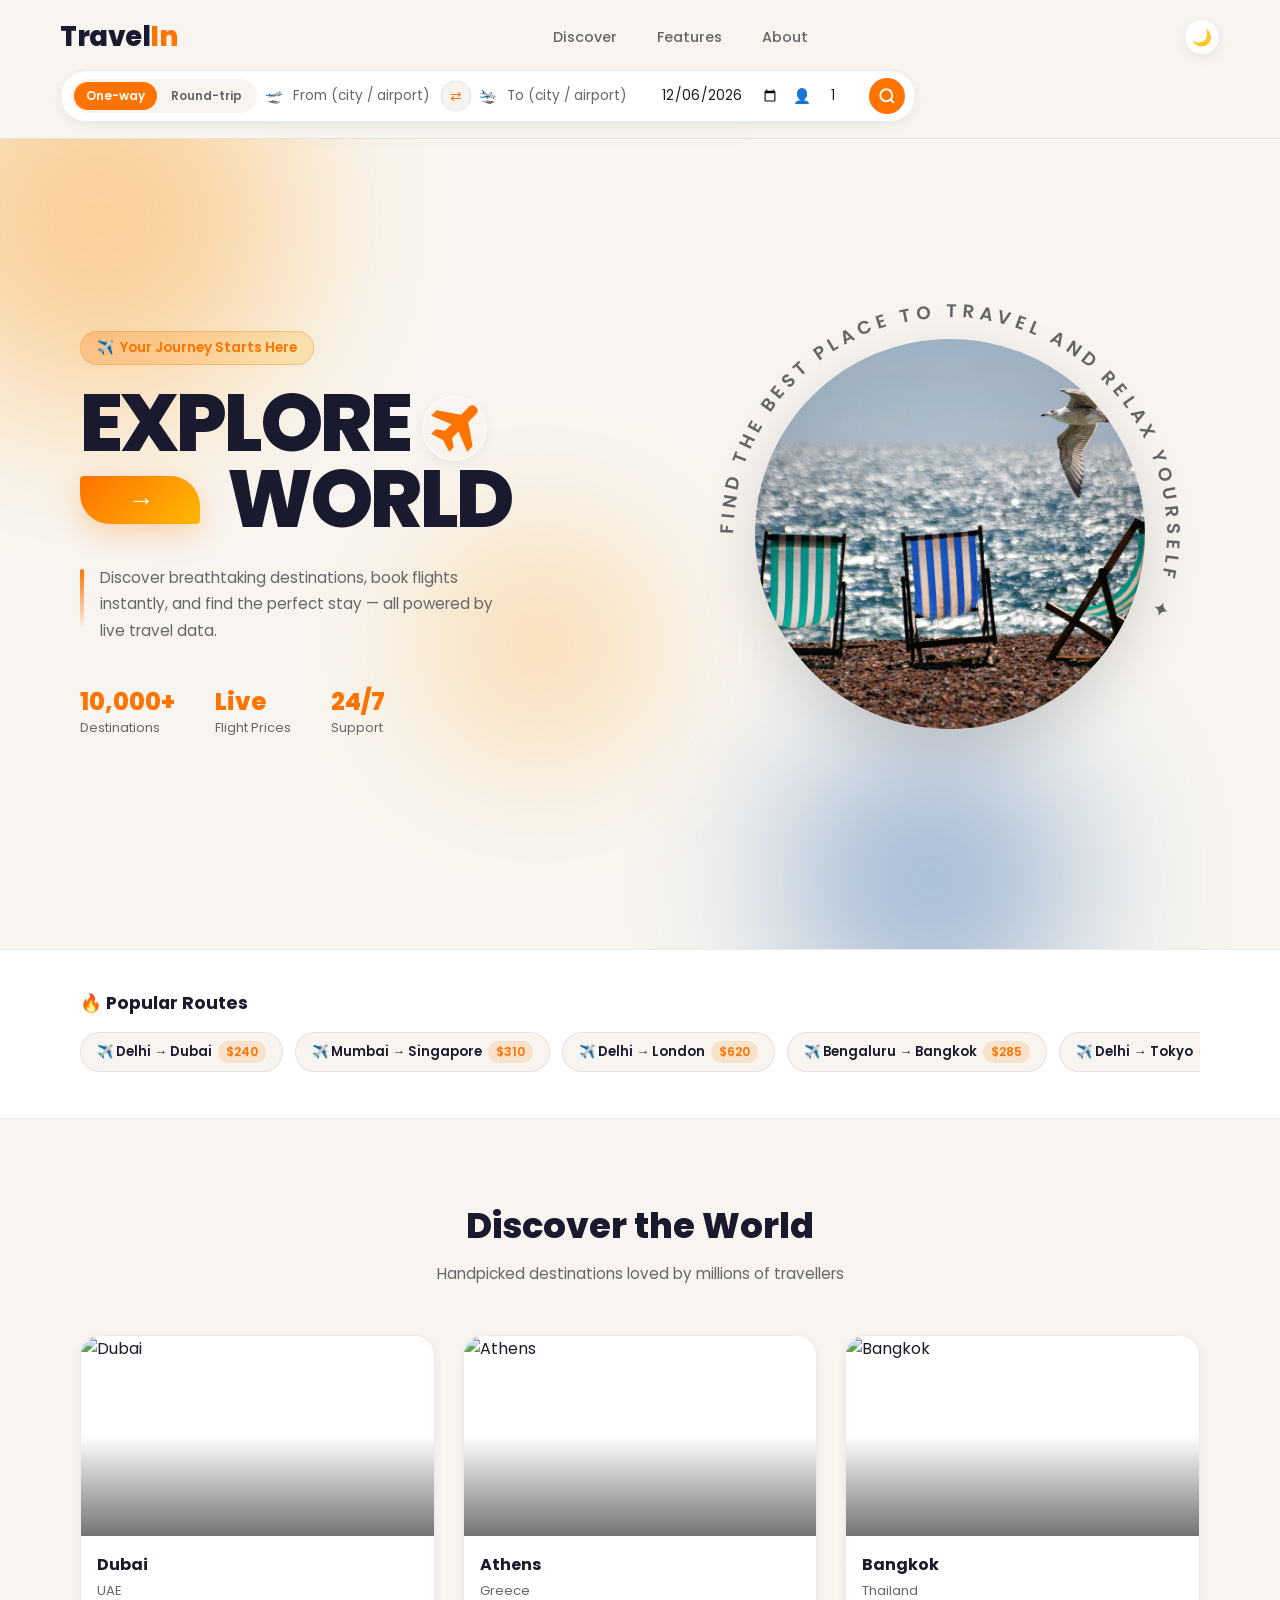
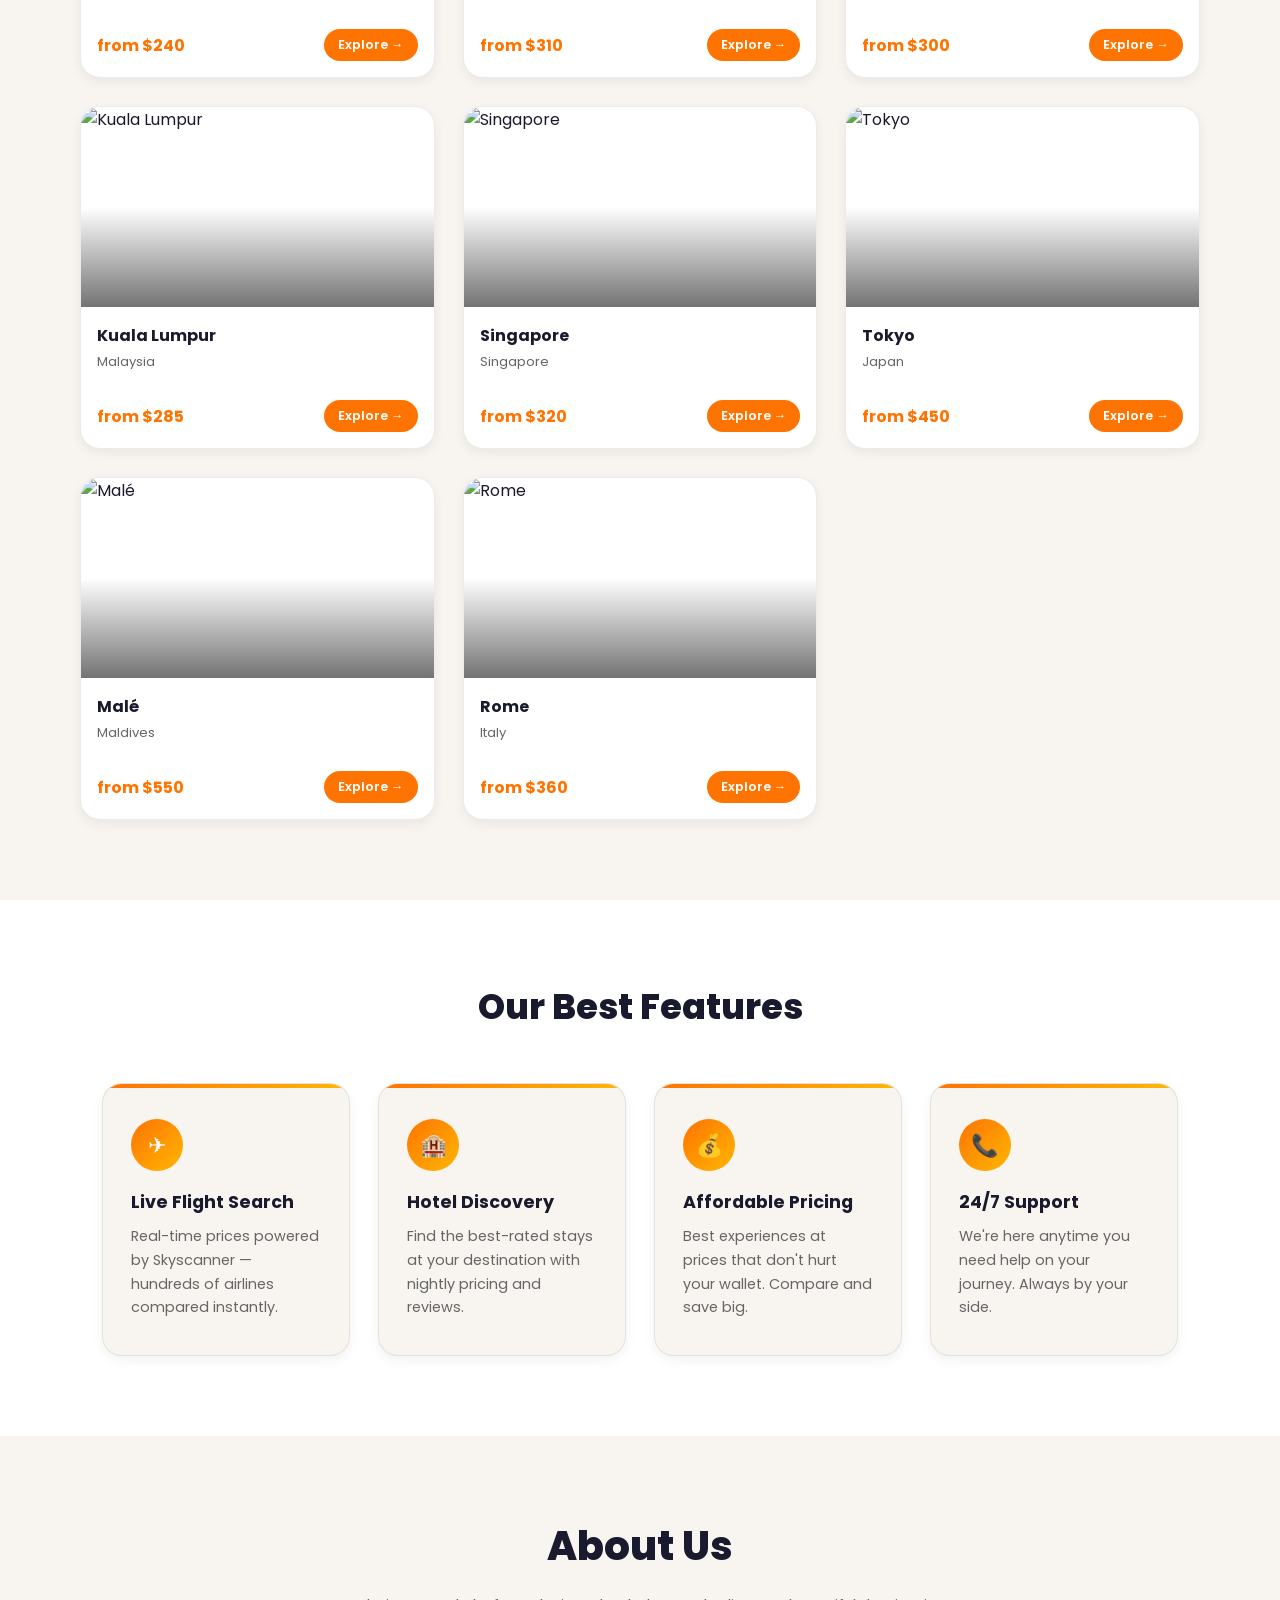
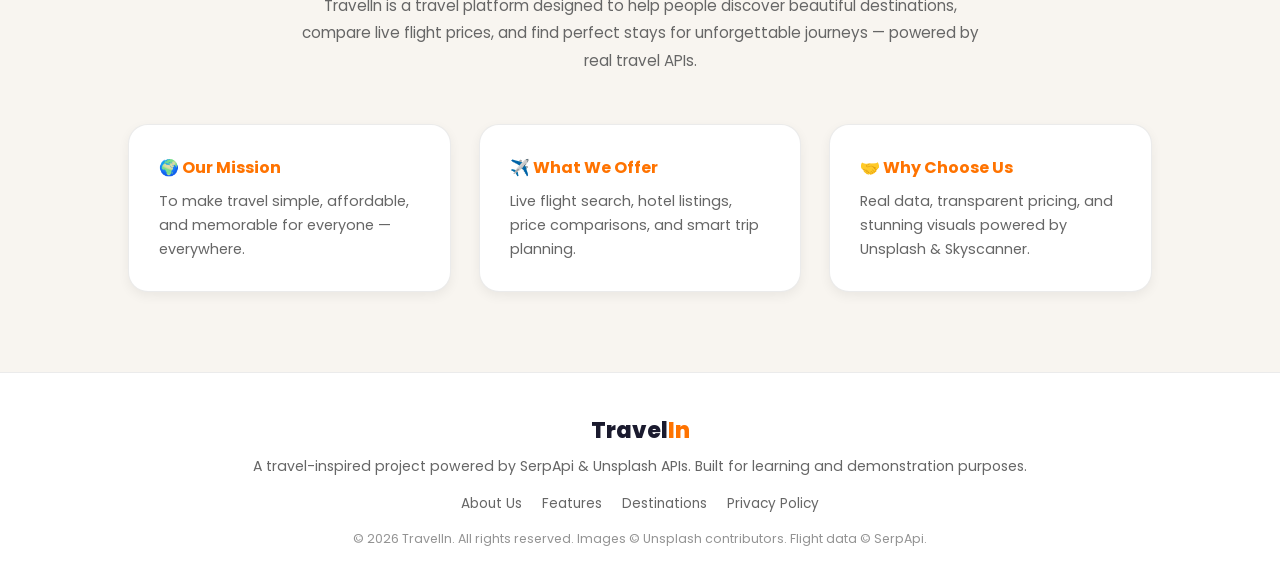
==== commit 1de4a4a3: "footer update" ====
--- a/home.html
+++ b/home.html
@@ -234,7 +234,7 @@
         <div class="footer-content">
             <h3>Travel<span class="logo-accent">In</span></h3>
             <p class="footer-desc">
-                A travel-inspired project powered by Skyscanner & Unsplash APIs.
+                A travel-inspired project powered by SerpApi & Unsplash APIs.
                 Built for learning and demonstration purposes.
             </p>
             <div class="footer-links">
@@ -245,7 +245,7 @@
             </div>
             <p class="footer-disclaimer">
                 © 2026 TravelIn. All rights reserved.
-                Images © Unsplash contributors. Flight data © Skyscanner via RapidAPI.
+                Images © Unsplash contributors. Flight data © SerpApi.
             </p>
         </div>
     </footer>
